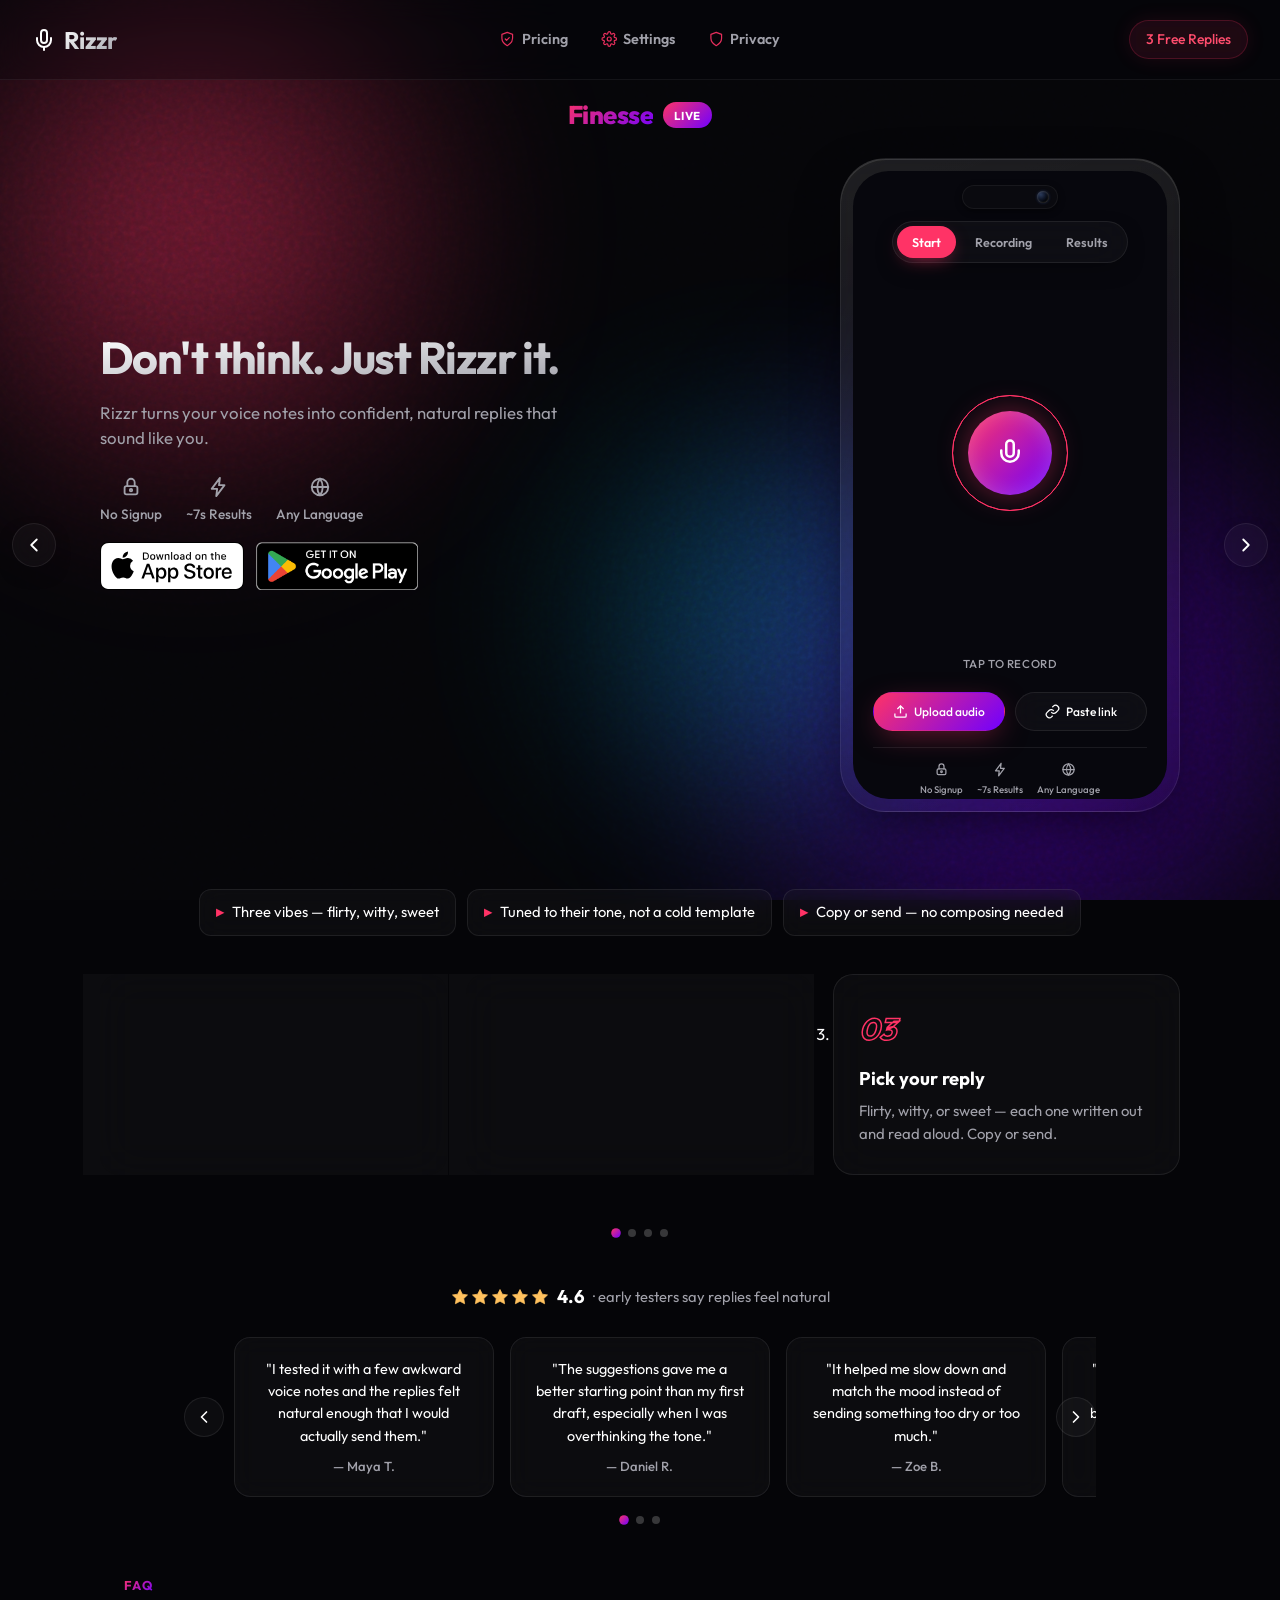
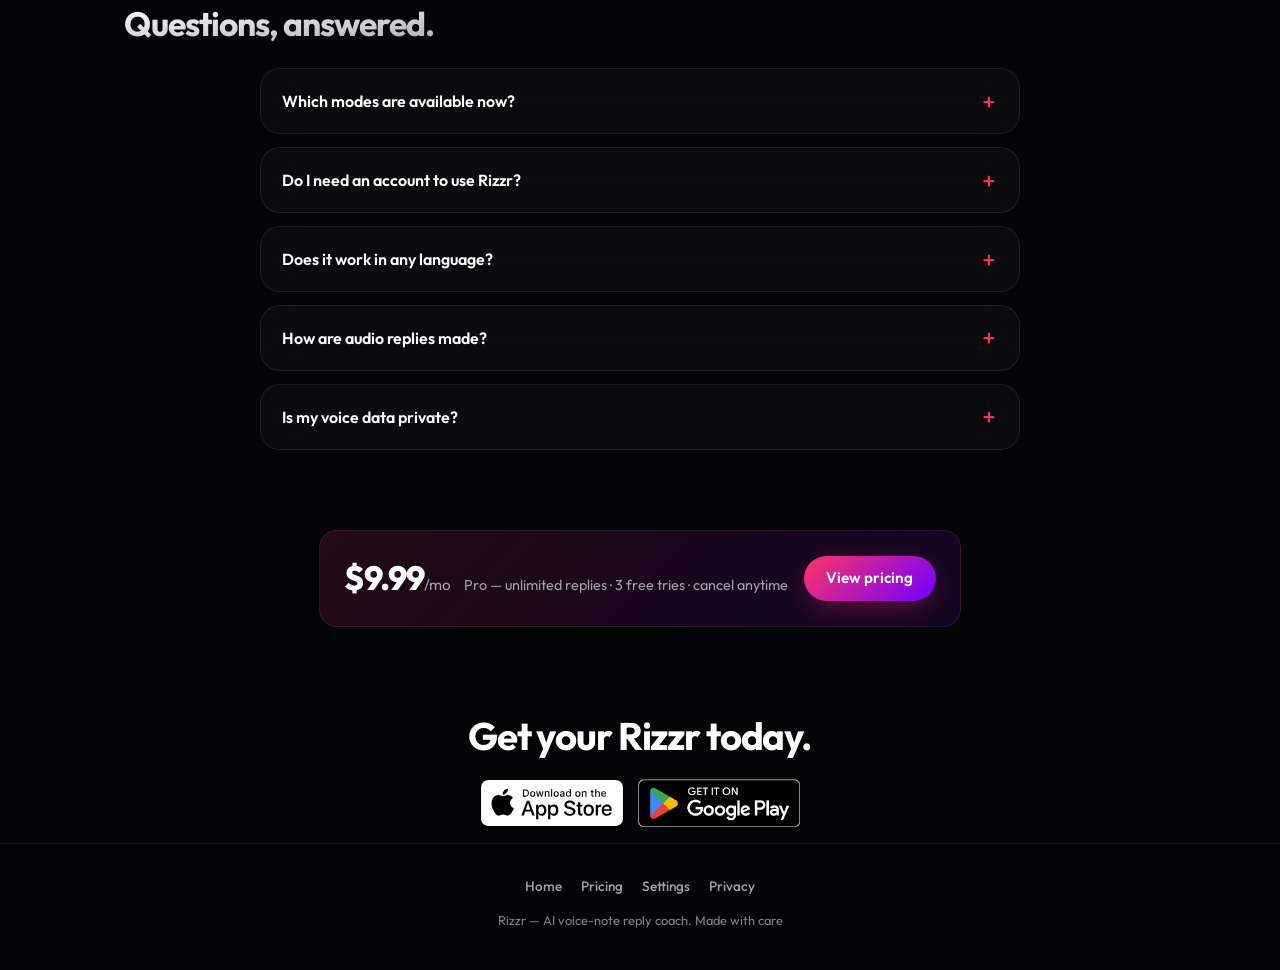
==== index.html @ 295c041d "Align iOS styling with Midnight Aura web" ====
<!DOCTYPE html>
<html lang="en">
<head>
  <meta charset="UTF-8">
  <meta name="viewport" content="width=device-width, initial-scale=1.0">
  <meta http-equiv="refresh" content="0; url=frontend/index.html">
  <title>Rizzr</title>
  <script>location.replace('frontend/index.html' + location.search + location.hash);</script>
</head>
<body style="background:#050508;color:#fff;font-family:system-ui,-apple-system,sans-serif;">
  <a href="frontend/index.html" style="color:#fff;">Open Rizzr</a>
</body>
</html>
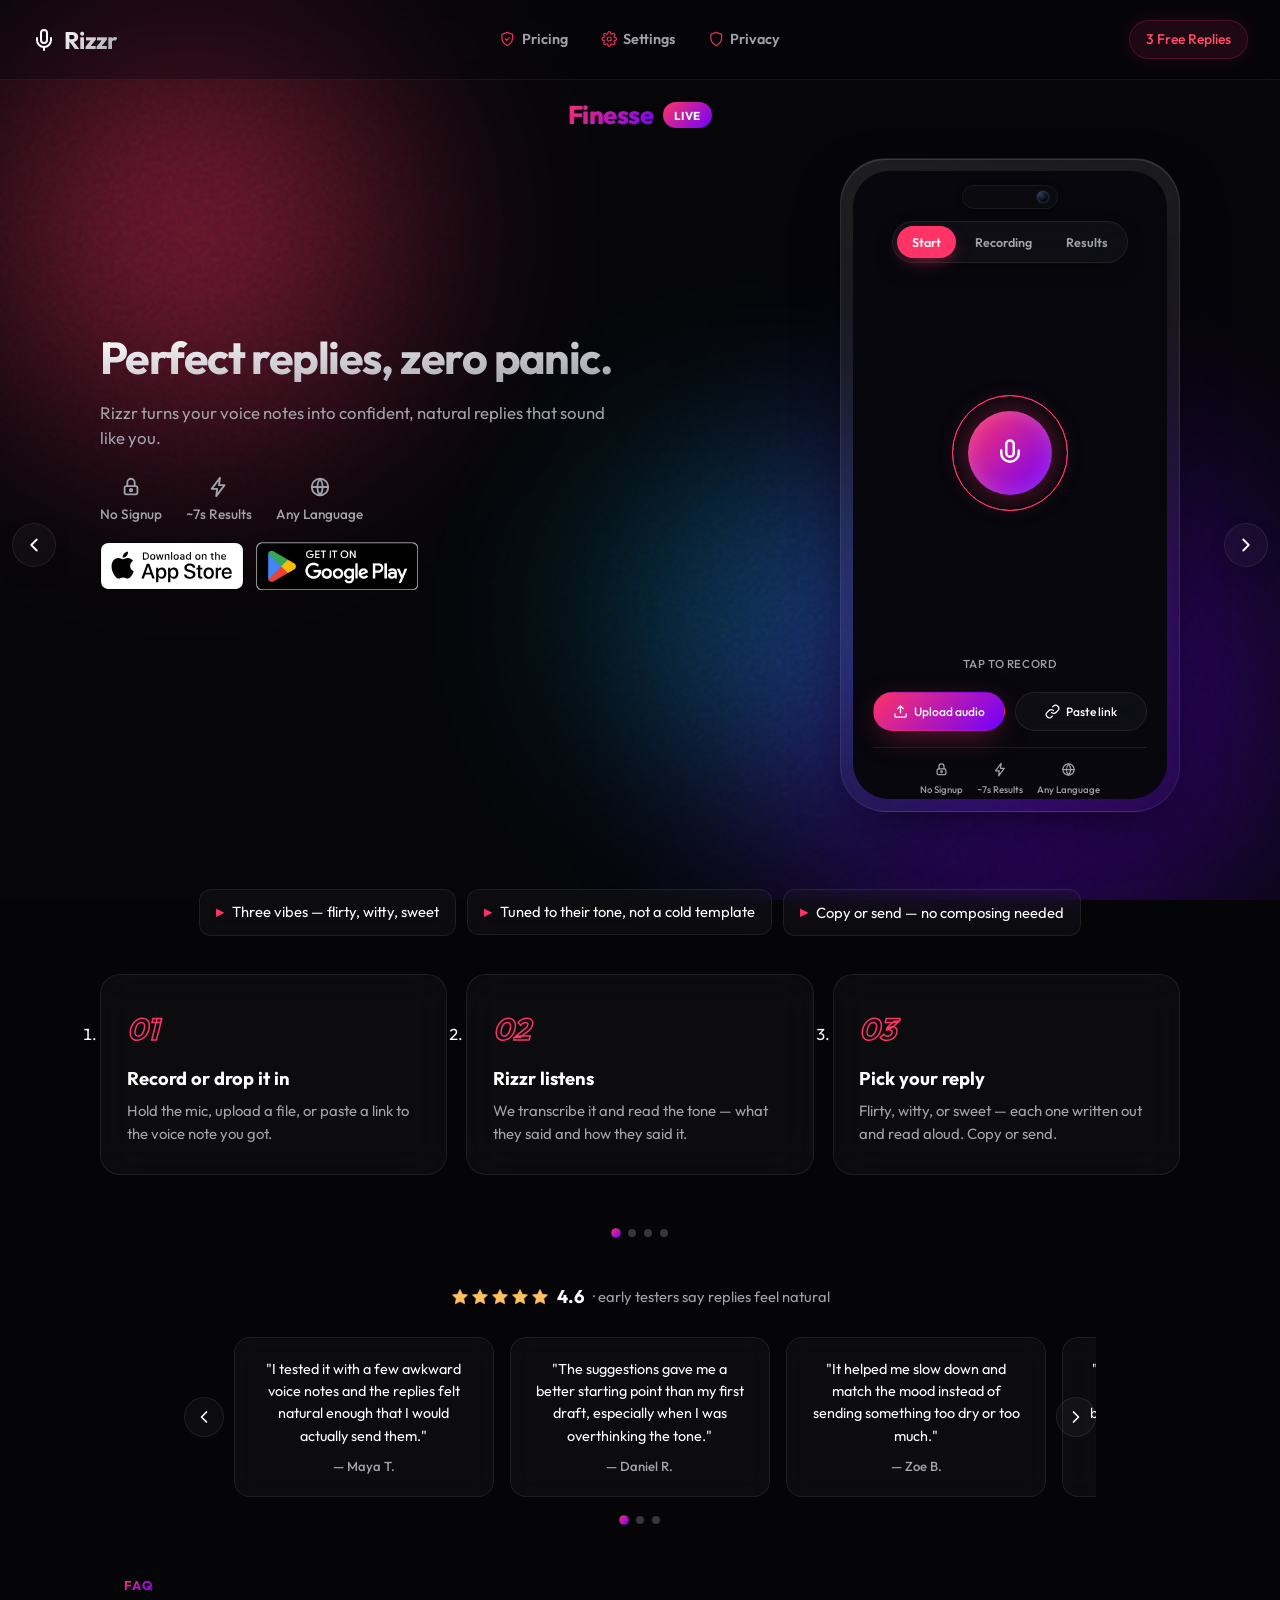
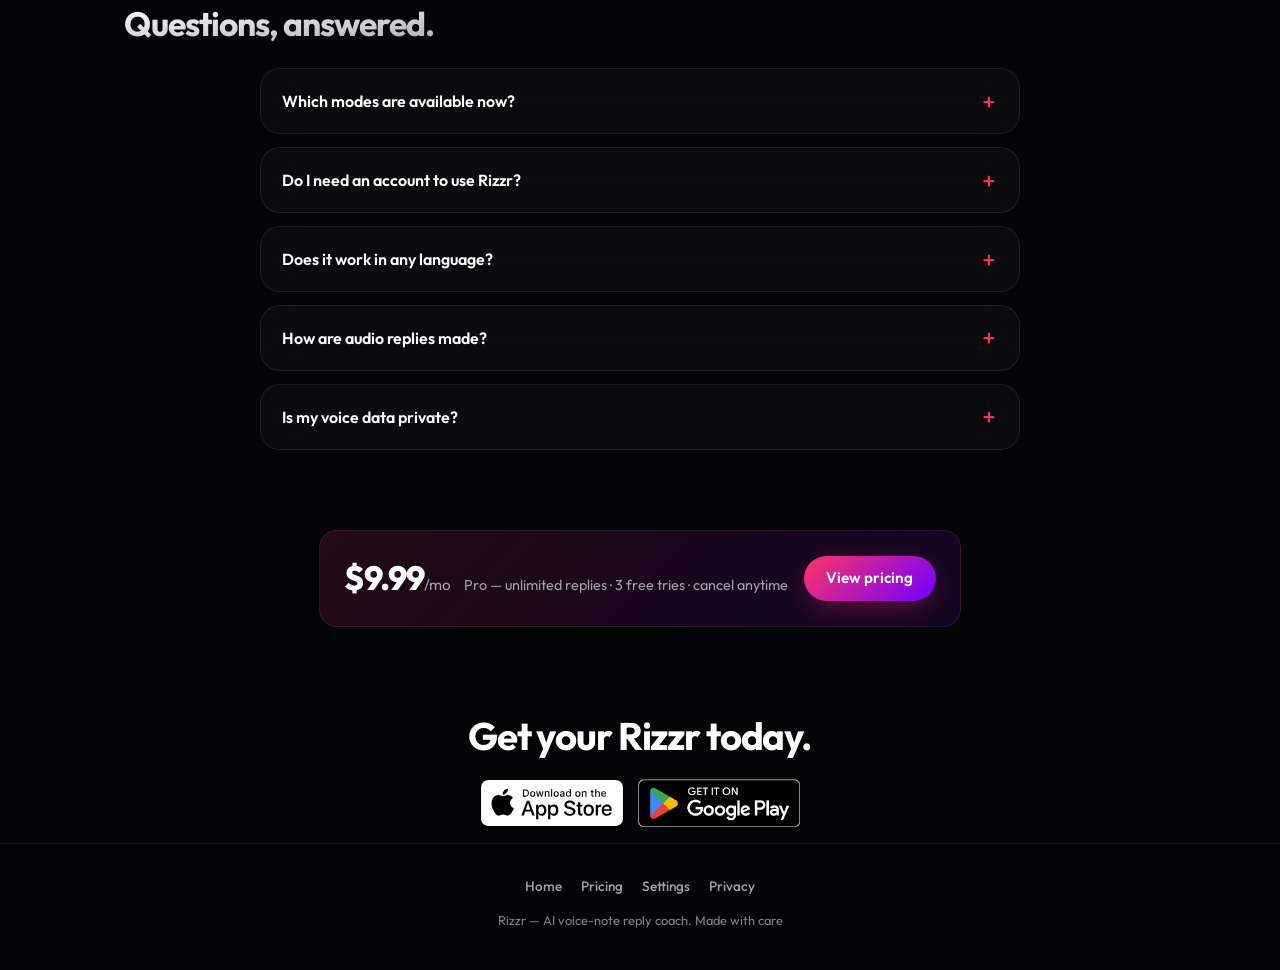
==== commit 33c95cc5: "Deploy frontend" ====
--- a/index.html
+++ b/index.html
@@ -2,12 +2,1299 @@
 <html lang="en">
 <head>
   <meta charset="UTF-8">
-  <meta name="viewport" content="width=device-width, initial-scale=1.0">
-  <meta http-equiv="refresh" content="0; url=frontend/index.html">
-  <title>Rizzr</title>
-  <script>location.replace('frontend/index.html' + location.search + location.hash);</script>
+  <meta name="viewport" content="width=device-width, initial-scale=1.0, viewport-fit=cover">
+  <meta name="theme-color" content="#050508">
+  <meta name="description" content="Rizzr turns your voice notes into confident, natural replies that sound like you — in seconds.">
+  <title>Rizzr | AI Voice-Note Reply Coach</title>
+  <!-- Social / share meta (Open Graph + Twitter Card) for the share-loop -->
+  <meta property="og:type" content="website">
+  <meta property="og:site_name" content="Rizzr">
+  <meta property="og:title" content="Rizzr — Perfect replies, zero panic.">
+  <meta property="og:description" content="Got a voice note? Rizzr it. Send a voice note and get 3 confident, natural replies back in seconds.">
+  <meta property="og:url" content="https://damgeed.github.io/Rizzr/">
+  <meta property="og:image" content="https://damgeed.github.io/Rizzr/assets/img/og-card.png?v=1">
+  <meta property="og:image:width" content="1200">
+  <meta property="og:image:height" content="630">
+  <meta property="og:image:alt" content="Rizzr — AI voice-note reply coach">
+  <meta name="twitter:card" content="summary_large_image">
+  <meta name="twitter:title" content="Rizzr — Perfect replies, zero panic.">
+  <meta name="twitter:description" content="Got a voice note? Rizzr it. Get 3 confident, natural replies back in seconds.">
+  <meta name="twitter:image" content="https://damgeed.github.io/Rizzr/assets/img/og-card.png?v=1">
+  <meta name="twitter:domain" content="damgeed.github.io">
+  <!-- Cache-buster: force one fresh reload w/ version marker to bust stale GH Pages HTML cache -->
+  <script>
+  (function(){try{
+    var v='hgt63';
+    if(location.search.indexOf('v=')!==-1) return;
+    if(localStorage.getItem('rizzr_cache_v')!==v){
+      localStorage.setItem('rizzr_cache_v',v);
+      // Preserve the existing query string (e.g. ?action=record) so PWA shortcuts survive the cache-buster redirect
+      var sep = location.search ? (location.search.indexOf('?')===0 ? '&' : '?') : '?';
+      location.replace(location.pathname + (location.search || '') + sep + 'v=' + v);
+    }
+  }catch(e){}})();
+  </script>
+  <link rel="preconnect" href="https://fonts.googleapis.com">
+  <link rel="preconnect" href="https://fonts.gstatic.com" crossorigin>
+  <link rel="icon" type="image/svg+xml" href="assets/img/favicon.svg?v=4">
+  <link rel="icon" type="image/png" sizes="192x192" href="assets/img/icon-192.png?v=3">
+  <link rel="apple-touch-icon" href="assets/img/icon-192.png?v=3">
+  <link href="https://fonts.googleapis.com/css2?family=Outfit:wght@300;400;500;600;700&display=swap" rel="stylesheet">
+  <!-- PWA -->
+  <link rel="manifest" href="manifest.json">
+  <!-- Midnight Aura shared design system -->
+  <link rel="stylesheet" href="assets/css/midnight-aura.css?v=hgt17">
+  <style>
+    /* ==========================================
+       LANDING-SPECIFIC (hero + phone demo)
+       Midnight Aura / rizzgeminiPRO untouched
+       ========================================== */
+    main {
+      flex: 1; display: flex; align-items: center; justify-content: center;
+      padding: 1rem 1.5rem 2rem; position: relative; z-index: 10;
+    }
+    .layout { width: 100%; max-width: 1080px; margin: 0 auto; display: flex; flex-direction: column; align-items: center; gap: 2.2rem; }
+
+    /* Left: hero copy — side-by-side on desktop, condensed hook on mobile */
+    .hero-copy { width: 100%; max-width: 720px; text-align: center; }
+    .hero-copy-title {
+      font-size: 3.2rem; font-weight: 700; line-height: 1.08; letter-spacing: -0.04em;
+      background: linear-gradient(to bottom right, #fff, #a1a1aa);
+      -webkit-background-clip: text; background-clip: text; -webkit-text-fill-color: transparent;
+    }
+    .hero-copy .subtext { color: var(--text-muted); font-size: 1.125rem; line-height: 1.5; max-width: 52ch; margin: 1.1rem auto 0; }
+    /* Short hook: mobile-only, hidden on desktop */
+    .hero-copy .hook { display: none; }
+
+    /* Hero CTA buttons (desktop only) */
+    .hero-copy .hero-cta {
+      display: flex; gap: 0.9rem; margin-top: 1.8rem; flex-wrap: wrap;
+    }
+    .hero-copy .hero-cta .btn-primary {
+      display: inline-flex; align-items: center; gap: 0.5rem;
+      padding: 0.85rem 1.6rem; font-size: 1rem; font-weight: 600;
+      border-radius: 16px;
+    }
+    .hero-copy .btn-pill-cta {
+      display: inline-flex; align-items: center; gap: 0.5rem;
+      font-family: var(--font); font-size: 1rem; font-weight: 600;
+      color: var(--text-main);
+      background: var(--glass-bg); border: 1px solid var(--glass-border);
+      padding: 0.85rem 1.6rem; border-radius: 16px;
+      cursor: pointer; transition: var(--transition);
+    }
+    .hero-copy .btn-pill-cta:hover {
+      background: var(--glass-hover); border-color: rgba(255,255,255,0.18);
+      transform: translateY(-1px);
+    }
+
+    /* Store download badges (iOS/Android) — .store-btn is defined in shared midnight-aura.css */
+    /* Download row: sits below title/description in every mode panel */
+    .hero-download {
+      display: flex; justify-content: center; flex-wrap: wrap; gap: 0.8rem; margin-top: 1.1rem;
+    }
+    .hero-copy .hero-download { justify-content: flex-start; }
+
+    /* Desktop: side-by-side (copy left, phone right) */
+    @media (min-width: 860px) {
+      .layout { flex-direction: row; align-items: center; justify-content: space-between; gap: 4rem; }
+      .hero-copy { flex: 0 1 46%; max-width: none; text-align: left; margin-top: 10.9rem; }
+      .mode-panel.finesse .demo { margin-left: auto; width: auto; }
+      .mode-panel.finesse .layout { padding-top: 0; align-items: flex-start; }
+      .mode-panel.finesse .demo .phone { margin-right: auto; }
+      .hero-copy-title { font-size: 2.8rem; white-space: nowrap; letter-spacing: -0.035em; line-height: 1.1; }
+      .hero-copy .subtext { margin: 1.1rem 0 0; }
+      .hero-copy .hook { display: none; }
+      /* Professional trust badges: left-aligned under the description (Bud reverted to left) */
+      .hero-copy .trust-row { justify-content: flex-start; margin-top: 1.6rem; }
+      /* Remove the LIVE/soon pills + in-phone duplication handled below */
+    }
+
+    /* Mobile: stacked, condensed hook (hide full description + badges) */
+    @media (max-width: 859px) {
+      main { padding: 0.5rem 0 1.35rem; }
+      .layout { gap: 0.9rem; }
+      .hero-copy { max-width: 480px; }
+      .hero-copy-title { font-size: 2rem; }
+      .hero-copy .subtext { display: none; }
+      .hero-copy .trust-row { display: none; }
+      .hero-copy .hero-cta { display: none; }
+      .hero-copy .hero-download { justify-content: center; margin-top: 0.55rem; }
+      .hero-copy .hook { display: block; color: var(--text-muted); font-size: 1rem; line-height: 1.45; max-width: 42ch; margin: 0.55rem auto 0; }
+    }
+    /* Very small phones */
+    @media (max-width: 380px) {
+      .hero-copy-title { font-size: 2rem; }
+      .hero-copy .hook { font-size: 0.9rem; }
+    }
+
+    /* Right: phone demo */
+    .demo { width: 100%; display: flex; flex-direction: column; align-items: center; }
+    .state-tabs {
+      position: absolute; top: 50px; left: 50%; transform: translateX(-50%); z-index: 6;
+      display: inline-flex; gap: 4px; background: var(--glass-bg); border: 1px solid var(--glass-border);
+      padding: 4px; border-radius: 999px; backdrop-filter: blur(20px);
+      box-shadow: 0 8px 24px -10px rgba(0,0,0,0.5);
+    }
+    .state-tabs button {
+      appearance: none; border: none; background: transparent; color: var(--text-muted);
+      font-family: var(--font); font-size: 12.5px; font-weight: 600;
+      padding: 8px 15px; border-radius: 999px; cursor: pointer; transition: color .25s ease, background .25s ease;
+    }
+    .state-tabs button.active { background: var(--orb-1); color: #fff; box-shadow: 0 6px 18px -6px rgba(255,51,102,0.6); }
+    .state-tabs button:not(.active):hover { color: var(--text-main); }
+
+    .phone {
+      position: relative; width: min(340px, 82vw); height: 654px; border-radius: 46px; padding: 12px;
+      background: linear-gradient(160deg, rgba(255,255,255,0.10), rgba(255,255,255,0.02));
+      border: 1px solid var(--glass-border);
+      box-shadow: 0 20px 60px -20px rgba(0,0,0,0.8), inset 0 1px 0 rgba(255,255,255,0.12);
+      backdrop-filter: blur(30px); -webkit-backdrop-filter: blur(30px);
+    }
+    .phone__screen {
+      position: relative; width: 100%; height: 100%; border-radius: 36px; overflow: hidden;
+      background: #07070d; display: flex; flex-direction: column; align-items: center; justify-content: center;
+    }
+    .phone__notch {
+      position: absolute; top: 14px; left: 50%; transform: translateX(-50%); z-index: 5;
+      width: 96px; height: 24px; background: #0a0a0f;
+      border-radius: 999px; box-shadow: inset 0 0 0 1px rgba(255,255,255,0.06), 0 2px 6px rgba(0,0,0,0.5);
+    }
+    /* iPhone-style camera lens inside the Dynamic Island */
+    .phone__notch::after {
+      content: ''; position: absolute; right: 9px; top: 50%; transform: translateY(-50%);
+      width: 12px; height: 12px; border-radius: 50%;
+      background: radial-gradient(circle at 32% 30%, #2b3a5a 0%, #0e1526 42%, #000 72%);
+      box-shadow: inset 0 0 2px rgba(255,255,255,0.35), 0 0 3px rgba(90,140,255,0.25);
+    }
+
+    .view-state {
+      position: absolute; inset: 0; display: flex; flex-direction: column; align-items: center; justify-content: center;
+      text-align: center; opacity: 0; pointer-events: none; padding: 30px 20px 24px;
+      transition: opacity 0.4s ease, transform 0.4s ease; transform: translateY(10px);
+    }
+      .view-state.active { opacity: 1; pointer-events: all; transform: translateY(0); }
+      .phone-record-status,
+      .visualizer,
+      .phone-timer,
+      .btn-stop-scale,
+      .phone-results-header,
+      .cards-container,
+      .reset-btn { position: relative; z-index: 2; }
+
+    /* Hero-in-phone: push record + Upload/Link buttons lower (tabs now live on top) */
+    #view-hero { padding-top: 245px; }
+    @media (max-width: 640px) { #view-hero { padding-top: 208px; } }
+
+    .record-wrapper { position: relative; width: 116px; height: 116px; flex-shrink: 0; display: flex; align-items: center; justify-content: center; margin-bottom: 9rem; cursor: pointer; }
+    .pulse-ring-1, .pulse-ring-2 { position: absolute; inset: 0; border-radius: 50%; border: 1px solid var(--orb-1); animation: pulse 2.5s cubic-bezier(0.215, 0.61, 0.355, 1) infinite; }
+    .pulse-ring-2 { animation-delay: 1.25s; }
+    @keyframes pulse { 0% { transform: scale(1); opacity: 0.8; } 100% { transform: scale(1.8); opacity: 0; } }
+    .btn-record {
+      position: relative; z-index: 2; width: 84px; height: 84px; border-radius: 50%;
+      background: linear-gradient(135deg, var(--orb-1), var(--orb-2)); border: none;
+      display: flex; align-items: center; justify-content: center;
+      box-shadow: 0 0 30px rgba(255,51,102,0.4), inset 0 0 20px rgba(255,255,255,0.2);
+      color: white; cursor: pointer; transition: transform 0.2s cubic-bezier(0.175, 0.885, 0.32, 1.275);
+    }
+    .record-wrapper:hover .btn-record { transform: scale(1.05); }
+    .record-wrapper:active .btn-record { transform: scale(0.95); }
+    .record-hint { font-size: 0.72rem; color: var(--text-muted); font-weight: 500; letter-spacing: 0.05em; text-transform: uppercase; }
+    .phone-actions { display: flex; gap: 0.6rem; width: 100%; margin-top: 1.2rem; }
+    .btn-pill {
+      flex: 1; background: var(--glass-bg); border: 1px solid var(--glass-border); backdrop-filter: blur(12px);
+      color: var(--text-main); padding: 0.7rem 0.6rem; border-radius: var(--radius-pill);
+      font-family: inherit; font-size: 0.75rem; font-weight: 500;
+      display: flex; align-items: center; justify-content: center; gap: 0.4rem; cursor: pointer; transition: var(--transition);
+    }
+    .btn-pill:hover { background: var(--glass-hover); border-color: rgba(255,255,255,0.15); transform: translateY(-2px); }
+    /* Gradient "Upload audio" in-phone button — matches the hero .btn-primary gradient */
+    .btn-pill-primary {
+      background: linear-gradient(135deg, var(--orb-1), var(--orb-2));
+      border-color: transparent; color: #fff;
+      box-shadow: 0 8px 30px -8px rgba(255,51,102,0.5);
+    }
+    .btn-pill-primary:hover { background: linear-gradient(135deg, var(--orb-1), var(--orb-2)); border-color: transparent; filter: brightness(1.1); }
+    .phone-trust { display: flex; justify-content: center; gap: 0.9rem; width: 100%; border-top: 1px solid var(--glass-border); padding-top: 0.9rem; margin-top: 1rem; }
+
+    /* RECORDING inside phone */
+    .phone-record-status { font-size: 0.92rem; font-weight: 600; margin-bottom: 1.5rem; display: flex; align-items: center; justify-content: center; gap: 0.55rem; padding: 0.5rem 1.1rem; border-radius: 999px; background: rgba(255,255,255,0.04); border: 1px solid rgba(255,255,255,0.08); width: fit-content; margin-left: auto; margin-right: auto; color: var(--text, #fff); }
+    .recording-dot { width: 9px; height: 9px; background: var(--orb-1); border-radius: 50%; animation: blink 1s infinite alternate; box-shadow: 0 0 0 4px rgba(255,81,107,0.15), 0 0 12px rgba(255,81,107,0.6); flex-shrink: 0; }
+    #view-recording .phone-record-status::after { content: ''; width: 4px; height: 4px; border-radius: 99px; background: currentColor; opacity: 0.6; margin-left: 0.2rem; box-shadow: 9px 0 0 currentColor, 18px 0 0 currentColor; animation: typing 1.1s steps(1) infinite; }
+    @keyframes typing { 0%{ box-shadow: 2px 0 0 transparent, 9px 0 0 transparent, 18px 0 0 transparent; } 30%{ box-shadow: 2px 0 0 currentColor, 9px 0 0 transparent, 18px 0 0 transparent; } 60%{ box-shadow: 2px 0 0 currentColor, 9px 0 0 currentColor, 18px 0 0 transparent; } 100%{ box-shadow: 2px 0 0 currentColor, 9px 0 0 currentColor, 18px 0 0 currentColor; } }
+    @keyframes blink { 0% { opacity: 1; } 100% { opacity: 0.25; } }
+    .visualizer { display: flex; align-items: center; justify-content: center; gap: 5px; height: 74px; margin-bottom: 1.5rem; position: relative; }
+    .visualizer::before { content: ''; position: absolute; left: 50%; top: 50%; width: 64px; height: 64px; transform: translate(-50%,-50%); border-radius: 50%; border: 1px solid rgba(255,193,94,0.18); animation: rec-pulse 1.6s ease-out infinite; }
+    @keyframes rec-pulse { 0% { transform: translate(-50%,-50%) scale(0.55); opacity: 0.9; } 100% { transform: translate(-50%,-50%) scale(1.5); opacity: 0; } }
+    .bar { width: 5px; background: linear-gradient(to top, var(--orb-2), var(--orb-1)); border-radius: 99px; transform-origin: center; animation: eq 0.55s ease-in-out infinite alternate; }
+    .bar:nth-child(1) { height: 30%; animation-delay: 0.05s; }
+    .bar:nth-child(2) { height: 62%; animation-delay: 0.2s; }
+    .bar:nth-child(3) { height: 100%; animation-delay: 0.35s; }
+    .bar:nth-child(4) { height: 46%; animation-delay: 0.1s; }
+    .bar:nth-child(5) { height: 82%; animation-delay: 0.3s; }
+    .bar:nth-child(6) { height: 38%; animation-delay: 0.25s; }
+    .bar:nth-child(7) { height: 94%; animation-delay: 0.15s; }
+    @keyframes eq { 0% { transform: scaleY(0.35); } 100% { transform: scaleY(1); } }
+    .phone-timer { font-variant-numeric: tabular-nums; font-size: 2rem; font-weight: 300; letter-spacing: 0.04em; margin-bottom: 1.4rem; display: inline-flex; align-items: center; gap: 0.55rem; padding: 0.35rem 1.1rem; border-radius: 14px; background: rgba(0,0,0,0.25); border: 1px solid var(--glass-border); }
+    .phone-timer b { font-weight: 700; font-size: 0.6rem; letter-spacing: 0.12em; color: var(--orb-1); opacity: 0.9; }
+    .btn-stop-scale {
+      flex: none; width: auto; margin: 0 auto; height: 38px; line-height: 1;
+      display: inline-flex; align-items: center; justify-content: center; gap: 0.55rem;
+      background: linear-gradient(135deg, var(--orb-1), var(--orb-2)); border: none;
+      color: #160d10; font-weight: 700; padding: 0 1rem 0 0.5rem; font-size: 0.82rem;
+      letter-spacing: 0.01em; border-radius: 999px;
+      box-shadow: 0 4px 14px rgba(255,193,94,0.22);
+      transition: transform 0.15s ease, box-shadow 0.2s ease;
+    }
+    .btn-stop-scale .stop-chip {
+      width: 24px; height: 24px; border-radius: 999px; flex-shrink: 0;
+      display: inline-flex; align-items: center; justify-content: center;
+      background: #160d10; color: #fff;
+    }
+    .btn-stop-scale .stop-chip svg { width: 9px; height: 9px; display: block; }
+    .btn-stop-scale:hover { transform: translateY(-1px); box-shadow: 0 6px 18px rgba(255,193,94,0.3); }
+    .btn-stop-scale:active { transform: translateY(0) scale(0.98); }
+    .btn-stop-scale .stop-chip { animation: stopPulse 1.8s ease-in-out infinite; }
+    @keyframes stopPulse { 0%,100% { box-shadow: 0 0 0 0 rgba(255,255,255,0.35); } 50% { box-shadow: 0 0 0 4px rgba(255,255,255,0); } }
+
+    /* RESULTS inside phone */
+    .phone-results { justify-content: flex-start; padding-top: 108px; overflow-y: auto; }
+    .phone-results-header { margin-bottom: 1rem; text-align: center; width: 100%; }
+    .phone-results-header h2 { font-size: 1.4rem; font-weight: 700; margin-bottom: 0.3rem; }
+    .phone-results-header p { font-size: 0.75rem; }
+    .cards-container { display: flex; flex-direction: column; gap: 0.7rem; width: 100%; margin-bottom: 1.2rem; }
+    .reply-card {
+      background: var(--glass-bg); border: 1px solid var(--glass-border); backdrop-filter: blur(20px);
+      border-radius: var(--radius-md); padding: 0.95rem 1rem; text-align: left;
+      transition: var(--transition); position: relative; overflow: hidden;
+    }
+    .reply-card::before { content: ''; position: absolute; top: 0; left: 0; right: 0; height: 2px; background: var(--card-color); opacity: 0.8; }
+    .reply-card.flirty { --card-color: var(--orb-1); }
+    .reply-card.witty { --card-color: var(--orb-2); }
+    .reply-card.sweet { --card-color: var(--orb-3); }
+    .card-top { display: flex; justify-content: space-between; align-items: center; margin-bottom: 0.6rem; }
+    .vibe-tag { font-size: 0.65rem; font-weight: 700; text-transform: uppercase; letter-spacing: 0.05em; color: var(--card-color); background: color-mix(in srgb, var(--card-color) 15%, transparent); padding: 0.25rem 0.6rem; border-radius: 6px; }
+    .card-text { font-size: 0.85rem; line-height: 1.4; margin-bottom: 0.8rem; color: #fff; }
+    .card-actions { display: flex; gap: 0.4rem; }
+    .btn-play, .btn-copy { background: rgba(0,0,0,0.3); border: 1px solid var(--glass-border); padding: 0.5rem 0.7rem; border-radius: var(--radius-pill); color: white; font-family: inherit; font-size: 0.72rem; font-weight: 500; display: flex; align-items: center; gap: 0.35rem; cursor: pointer; transition: var(--transition); }
+    .btn-play { flex: 1; justify-content: center; }
+    .btn-play:hover { background: color-mix(in srgb, var(--card-color) 20%, rgba(0,0,0,0.3)); border-color: var(--card-color); }
+    .btn-copy:hover { background: rgba(255,255,255,0.1); }
+    .reset-btn { color: var(--text-muted); background: transparent; border: none; font-family: inherit; font-size: 0.75rem; font-weight: 500; cursor: pointer; text-decoration: underline; text-underline-offset: 4px; opacity: 0.8; transition: opacity 0.2s; }
+    .reset-btn:hover { opacity: 1; color: white; }
+    svg { flex-shrink: 0; }
+
+    /* ==========================================
+       HOW IT WORKS — 3 steps (merged from zip)
+       ========================================== */
+    .section {
+      width: 100%; max-width: 1080px; margin: 0 auto;
+      padding: 4.5rem 1.5rem 2.5rem; position: relative; z-index: 10;
+    }
+    .section-eyebrow {
+      display: inline-block; font-size: 0.8rem; font-weight: 700;
+      letter-spacing: 0.1em; text-transform: uppercase;
+      background: linear-gradient(135deg, var(--orb-1), var(--orb-2));
+      -webkit-background-clip: text; background-clip: text; -webkit-text-fill-color: transparent;
+      margin-bottom: 0.9rem;
+    }
+    .section-title {
+      font-size: 2.1rem; font-weight: 700; line-height: 1.12; letter-spacing: -0.03em;
+      background: linear-gradient(to bottom right, #fff, #a1a1aa);
+      -webkit-background-clip: text; background-clip: text; -webkit-text-fill-color: transparent;
+      margin-bottom: 2.4rem; max-width: 20ch; white-space: nowrap;
+    }
+    @media (max-width: 520px) {
+      .section-title { font-size: clamp(1.05rem, 4.7vw, 1.6rem); white-space: nowrap; }
+    }
+    /* Mobile: center TITLES (keep eyebrow labels left-aligned) + tighten gaps */
+    @media (max-width: 640px) {
+      .section { padding: 2.6rem 1.25rem 1.8rem; }
+      .section-title { margin-left: auto; margin-right: auto; text-align: center; margin-bottom: 2rem; }
+    }
+    /* Steps: stacked on mobile, 3-across on desktop */
+    .steps { display: flex; flex-direction: column; gap: 1.4rem; text-align: left; }
+    .step {
+      position: relative; padding-left: 70px;
+      background: var(--glass-bg); border: 1px solid var(--glass-border);
+      border-radius: var(--radius-md); padding: 1.6rem 1.5rem 1.6rem 78px;
+      backdrop-filter: blur(20px); transition: var(--transition);
+    }
+    .step:hover { background: var(--glass-hover); transform: translateY(-3px); }
+    .step-num {
+      position: absolute; left: 20px; top: 20px;
+      font-family: var(--font); font-weight: 700; font-size: 1.5rem; font-style: italic;
+      color: transparent; -webkit-text-stroke: 1.5px var(--orb-1); width: 34px;
+    }
+    .step h3 { font-size: 1.15rem; font-weight: 700; margin-bottom: 0.45rem; }
+    .step p { color: var(--text-muted); font-size: 0.93rem; line-height: 1.5; max-width: 44ch; }
+    @media (min-width: 860px) {
+      .steps { flex-direction: row; gap: 1.2rem; }
+      .step { flex: 1; padding: 2rem 1.6rem 1.8rem 1.6rem; padding-left: 1.6rem; text-align: left; }
+      .step-num { position: static; display: block; margin-bottom: 0.8rem; font-size: 1.9rem; }
+    }
+
+    /* Shared FAQ */
+    .faq { display: flex; flex-direction: column; gap: 0.8rem; max-width: 760px; margin: 0 auto; }
+    .faq-item {
+      background: var(--glass-bg); border: 1px solid var(--glass-border);
+      border-radius: var(--radius-md); backdrop-filter: blur(20px);
+      transition: var(--transition);
+    }
+    .faq-item:hover { background: var(--glass-hover); }
+    .faq-item summary {
+      cursor: pointer; list-style: none; display: flex; align-items: center; justify-content: space-between;
+      padding: 1.1rem 1.3rem; font-weight: 600; font-size: 1rem; color: var(--text-main);
+    }
+    .faq-item summary::-webkit-details-marker { display: none; }
+    .faq-item summary::after { content: '＋'; font-size: 1.2rem; color: var(--orb-1); transition: var(--transition); }
+    .faq-item[open] summary::after { content: '−'; }
+    .faq-item p { padding: 0 1.3rem 1.2rem; color: var(--text-muted); font-size: 0.95rem; line-height: 1.55; }
+    .faq-item p strong { color: var(--text-main); }
+
+    /* ==========================================
+       V2 FEATURES — MVP + v2 story
+       ========================================== */
+    .v2-grid { display: grid; grid-template-columns: repeat(2, 1fr); gap: 0.9rem; }
+    .v2-card {
+      display: flex; flex-direction: column; align-items: flex-start; text-align: left;
+      background: var(--glass-bg); border: 1px solid var(--glass-border);
+      border-radius: var(--radius-md); padding: 1.2rem 1.2rem;
+      backdrop-filter: blur(20px); transition: var(--transition);
+    }
+    .v2-card:hover { background: var(--glass-hover); transform: translateY(-3px); border-color: rgba(255,255,255,0.16); }
+    .v2-ic {
+      flex-shrink: 0; width: 44px; height: 44px; border-radius: 12px; margin-bottom: 0.8rem;
+      display: flex; align-items: center; justify-content: center; color: #fff;
+      box-shadow: 0 8px 24px -8px rgba(0,0,0,0.5);
+    }
+    .v2-ic svg { width: 22px; height: 22px; }
+    .v2-card h3 { font-size: 1rem; font-weight: 700; margin-bottom: 0.3rem; line-height: 1.25; }
+    .v2-card p { color: var(--text-muted); font-size: 0.86rem; line-height: 1.45; }
+    .v2-tag { font-size: 0.58rem; font-weight: 700; text-transform: uppercase; letter-spacing: 0.08em;
+      padding: 0.18rem 0.45rem; border-radius: 999px; margin-left: 0.4rem; vertical-align: middle; display: inline-block; transform: translateY(-1px); }
+    @media (min-width: 860px) {
+      .v2-grid { gap: 1rem; }
+      .v2-card { padding: 1.4rem 1.4rem; }
+    }
+
+    /* ==========================================
+       V2 FEATURED — Fake-call bailout (the hook)
+       ========================================== */
+    .v2-featured {
+      display: flex; flex-direction: column; align-items: center; gap: 1.6rem; text-align: center;
+      background: linear-gradient(160deg, rgba(255,106,92,.10), rgba(255,193,94,.06));
+      border: 1px solid rgba(255,106,92,.35);
+      border-radius: 20px; padding: 2rem 1.5rem 2.2rem; margin-bottom: 1.6rem;
+      position: relative; overflow: hidden; backdrop-filter: blur(20px);
+    }
+    .v2-featured::before {
+      content: ''; position: absolute; top: -40%; left: 50%; transform: translateX(-50%);
+      width: 340px; height: 340px; border-radius: 50%;
+      background: radial-gradient(circle, rgba(255,106,92,.22), transparent 70%);
+      pointer-events: none;
+    }
+    .v2-featured-badge {
+      display: inline-flex; align-items: center; gap: 0.4rem;
+      font-size: 0.7rem; font-weight: 700; letter-spacing: 0.08em; text-transform: uppercase;
+      color: #FFC15E; padding: 0.3rem 0.8rem; border-radius: 999px;
+      border: 1px solid rgba(255,193,94,.3); background: rgba(255,193,94,.08);
+    }
+    .v2-featured h3 { font-size: 1.5rem; font-weight: 700; line-height: 1.15; letter-spacing: -0.02em; margin-bottom: 0.5rem; }
+    .v2-featured h3 em { font-style: italic; font-weight: 700; background: linear-gradient(135deg,#FF6A5C,#FFC15E); -webkit-background-clip: text; background-clip: text; -webkit-text-fill-color: transparent; }
+    .v2-featured p { color: var(--text-muted); font-size: 0.98rem; line-height: 1.55; max-width: 46ch; }
+    .v2-featured .phone-cta { font-size: 0.75rem; font-weight: 600; color: #a1a1aa; margin-top: 0.4rem; }
+    @media (min-width: 860px) {
+      .v2-featured { flex-direction: row; text-align: left; justify-content: space-between; gap: 2rem; padding: 2.2rem 2.4rem; }
+      .v2-featured .copy { flex: 1; }
+      .v2-featured p { max-width: 52ch; }
+    }
+    .v2-featured-phone { flex-shrink: 0; }
+    /* Mini ringing phone mockup */
+    .mini-phone {
+      position: relative; width: 120px; height: 218px; margin: 0 auto;
+      background: linear-gradient(160deg, rgba(255,255,255,.10), rgba(255,255,255,.02));
+      border: 1px solid rgba(255,255,255,.16); border-radius: 26px; padding: 8px;
+      box-shadow: 0 18px 44px -18px rgba(0,0,0,.7);
+      display: flex; flex-direction: column; align-items: center; justify-content: center; gap: 10px;
+    }
+    .mini-phone .call-pill {
+      font-size: 0.62rem; font-weight: 700; text-transform: uppercase; letter-spacing: 0.06em;
+      color: #FFC15E; padding: 0.2rem 0.6rem; border-radius: 999px; border: 1px solid rgba(255,193,94,.35);
+    }
+    .mini-phone .caller {
+      display: flex; flex-direction: column; align-items: center; gap: 8px;
+    }
+    .mini-phone .avatar {
+      width: 46px; height: 46px; border-radius: 50%;
+      background: linear-gradient(135deg,#FF6A5C,#FFC15E);
+      display: flex; align-items: center; justify-content: center; color: #170D16;
+      box-shadow: 0 0 24px -6px rgba(255,106,92,.6);
+    }
+    .mini-phone .caller-name { font-size: 0.72rem; font-weight: 700; }
+    .mini-phone .caller-num { font-size: 0.6rem; color: #a1a1aa; }
+    .mini-phone .inc-ring { display: flex; align-items: center; justify-content: center; gap: 8px; margin-top: 6px; }
+    .mini-phone .ring-bar { width: 4px; height: 20px; background: linear-gradient(to top,#FF6A5C,#FFC15E); border-radius: 99px; animation: ringeq .7s ease-in-out infinite alternate; }
+    .mini-phone .ring-bar:nth-child(2) { animation-delay: .15s; }
+    .mini-phone .ring-bar:nth-child(3) { animation-delay: .3s; }
+    .mini-phone .ring-bar:nth-child(4) { animation-delay: .45s; }
+    @keyframes ringeq { 0% { transform: scaleY(.35); opacity: .6; } 100% { transform: scaleY(1); opacity: 1; } }
+    .mini-phone .inner-chat {
+      width: 88%; height: 60px; background: rgba(0,0,0,.25); border-radius: 12px;
+      display: flex; align-items: center; justify-content: center;
+      font-size: 0.58rem; color: #a1a1aa; margin-top: 6px; letter-spacing: .03em;
+    }
+
+    /* ==========================================
+       MODE CAROUSEL — swipe left/right between modes
+       ========================================== */
+    main { display: block; padding: 0; overflow: hidden; }
+    .mode-wrap { position: relative; width: 100%; }
+    .mode-track {
+      display: flex; overflow-x: auto; scroll-snap-type: x mandatory;
+      scrollbar-width: none; gap: 0;
+    }
+    .mode-track::-webkit-scrollbar { display: none; }
+    .mode-panel {
+      flex: 0 0 100%; scroll-snap-align: start; scroll-snap-stop: always;
+      min-height: 100vh; padding: 1rem 1.5rem 3rem;
+      display: flex; flex-direction: column; align-items: center; justify-content: flex-start;
+      width: 100%;
+    }
+    .mode-panel .layout { width: 100%; max-width: 1080px; margin: 0 auto; padding-top: 2.5rem; }
+    /* All 4 mode labels anchor to the same top position so Finesse/Ghost/Echo/Vibe
+       heads sit at identical height (top-anchored, snug under the nav). */
+    .mode-panel { min-height: 0; }
+    .mode-panel.finesse { justify-content: flex-start; padding-top: 1rem; min-height: 0; }
+    .mode-panel.finesse .mode-panel__head { margin-top: 0; }
+    .mode-panel__head {
+      align-self: center; display: flex; align-items: center; gap: 0.6rem; margin-bottom: 1.5rem;
+    }
+    body .mode-panel .mode-name {
+      font-size: 1.6rem; font-weight: 800; letter-spacing: -0.02em;
+      background: linear-gradient(135deg, var(--orb-1), var(--orb-2));
+      -webkit-background-clip: text; background-clip: text; -webkit-text-fill-color: transparent;
+    }
+    .mode-state { font-size: 0.72rem; font-weight: 700; text-transform: uppercase; letter-spacing: 0.06em; padding: 0.28rem 0.7rem; border-radius: 999px; }
+    .mode-state.live { background: linear-gradient(135deg,#ff3366,#7000ff); color: #fff; }
+    .mode-state.soon { color: #FFC15E; border: 1px solid rgba(255,193,94,.3); }
+    .mode-track .hero-copy { max-width: 720px; text-align: center; }
+    /* Desktop: description left-aligned (uniform across modes) */
+    @media (min-width: 860px) {
+      .mode-track .hero-copy { text-align: left; }
+      .mode-track .hero-copy .subtext { margin-left: 0; }
+    }
+    /* Mobile: tighten the gap between the mode-name head and the title */
+    @media (max-width: 640px) {
+      .mode-panel { padding-top: 0.7rem; padding-bottom: 1.9rem; }
+      .mode-panel__head { margin-bottom: 0.2rem; }
+      .mode-panel:not(.finesse) .mode-panel__head { margin-top: 0.3rem; }
+      .mode-panel .layout { padding-top: 0.45rem; }
+      .mode-panel .mode-body { padding-top: 0.15rem; gap: 0.65rem; }
+      .mode-panel .hero-download { margin-top: 0.35rem; margin-bottom: 0.85rem; }
+      .mode-panel.finesse .demo { margin-top: 0.5rem; }
+      .mode-panel:not(.finesse) .mode-phone { margin-top: -0.6rem; }
+    }
+    /* Arrow buttons */
+    .mode-arrow {
+      position: absolute; top: 40%; transform: translateY(-50%); z-index: 20;
+      width: 44px; height: 44px; border-radius: 50%;
+      background: var(--glass-bg); border: 1px solid var(--glass-border);
+      color: var(--text-main); display: flex; align-items: center; justify-content: center;
+      cursor: pointer; backdrop-filter: blur(12px); transition: var(--transition);
+      box-shadow: 0 8px 24px -12px rgba(0,0,0,0.6);
+    }
+    .mode-arrow:hover { background: var(--glass-hover); color: var(--orb-1); transform: translateY(-50%) scale(1.06); }
+    .mode-arrow--left { left: 12px; }
+    .mode-arrow--right { right: 12px; }
+    .mode-arrow:disabled { opacity: 0.35; cursor: default; }
+    /* Dots */
+    .mode-dots { display: flex; justify-content: center; gap: 8px; padding: 0.4rem 0 0.4rem; }
+    /* Tighten gap between dots and THE FLOW below */
+    #how-it-works { padding-top: 0.6rem; padding-bottom: 0.5rem; }
+    /* Tighten gap between THE FLOW and FAQ: pull FAQ head up + tighten flow title/eyebrow margins */
+    #faq { padding-top: 1rem; }
+    #how-it-works .section-eyebrow { margin-bottom: 0.9rem; }
+    /* Tighten gap between phone template bottom and the dots */
+    .mode-panel.finesse { padding-bottom: 1.25rem; }
+    /* Tighten the shared section header spacing feeding the dots→flow→faq gaps */
+    #how-it-works .section-title, #faq .section-title { margin-bottom: 1.6rem; }
+    #faq .section-eyebrow { margin-bottom: 0.6rem; }
+    @media (max-width: 640px) {
+      #how-it-works .section-title, #faq .section-title { margin-bottom: 0.8rem; }
+      .section { padding-top: 1.55rem; padding-bottom: 1.2rem; }
+      .panel-steps { margin-top: 1.1rem; }
+      .mode-dots { padding-top: 0.15rem; padding-bottom: 0.25rem; }
+      .mode-panel.finesse { padding-bottom: 0.8rem; }
+      .mode-panel.finesse .mode-list { margin-top: 4.8rem; }
+      .mode-panel.finesse .panel-steps { padding-bottom: 1.4rem; }
+    }
+    .mode-dots span { width: 8px; height: 8px; border-radius: 50%; background: rgba(255,255,255,0.2); transition: var(--transition); }
+    .mode-dots span.on { background: linear-gradient(135deg,#ff3366,#7000ff); transform: scale(1.2); }
+    /* Panels 2-4 shared content */
+    .mode-title { font-size: 2.8rem; font-weight: 700; letter-spacing: -0.035em; line-height: 1.1; text-align: center; max-width: none; white-space: nowrap; }
+    .mode-title em { font-style: italic; }
+    /* Uniformity: Finesse hero title/desc match the shared .mode-title/.mode-desc sizes */
+    .hero-copy-title { font-size: 2.8rem; letter-spacing: -0.035em; line-height: 1.1; }
+    .hero-copy .subtext { font-size: 1.05rem; }
+    .mode-desc { color: var(--text-muted); font-size: 1.05rem; line-height: 1.5; text-align: center; max-width: 46ch; margin: 1rem auto 1.1rem; }
+    .mode-list { list-style: none; display: flex; flex-direction: row; flex-wrap: wrap; justify-content: center; align-content: center; gap: 0.7rem; width: 100%; max-width: 100%; margin: 4.8rem auto 0; }
+    .mode-list li {
+      display: flex; align-items: center; gap: 0.5rem;
+      background: var(--glass-bg); border: 1px solid var(--glass-border);
+      padding: 0.7rem 1rem; border-radius: 12px; font-size: 0.92rem; color: var(--text-main);
+      backdrop-filter: blur(12px);
+      white-space: nowrap; flex: 0 1 auto;
+    }
+    .mode-list li::before { content: '▸'; color: var(--orb-1); font-weight: 700; }
+    .panel-steps { width: 100%; max-width: 1080px; margin: 2.4rem auto 0; }
+    /* ---- SOON mode panels: left-aligned text + phone mockup ---- */
+    .mode-panel .mode-body {
+      width: 100%; max-width: 1080px; margin: 0 auto;
+      display: flex; flex-direction: column; align-items: center; gap: 2rem; text-align: center;
+    }
+    .mode-panel__text { display: flex; flex-direction: column; align-items: center; }
+    /* Phone mockup (shared with all modes) */
+    .mode-phone {
+      width: min(340px, 82vw); height: 654px; flex: none;
+      background: linear-gradient(160deg, rgba(255,255,255,0.10), rgba(255,255,255,0.02)); border: 1px solid var(--glass-border);
+      border-radius: 46px; padding: 12px; box-shadow: 0 20px 60px -20px rgba(0,0,0,0.8), inset 0 1px 0 rgba(255,255,255,0.12);
+      backdrop-filter: blur(30px); -webkit-backdrop-filter: blur(30px);
+    }
+    .mode-phone__screen {
+      position: relative; border-radius: 36px; overflow: hidden; width: 100%; height: 100%;
+      background: #07070d; display: flex; flex-direction: column; align-items: center; justify-content: center;
+      padding: 30px 20px 22px;
+    }
+    .mode-phone__notch {
+      position: absolute; top: 10px; left: 50%; transform: translateX(-50%);
+      width: 96px; height: 24px; background: #0a0a0f;
+      border-radius: 999px; z-index: 3; box-shadow: inset 0 0 0 1px rgba(255,255,255,0.06), 0 2px 6px rgba(0,0,0,0.5);
+    }
+    .mode-phone__notch::after {
+      content: ''; position: absolute; right: 9px; top: 50%; transform: translateY(-50%);
+      width: 12px; height: 12px; border-radius: 50%;
+      background: radial-gradient(circle at 32% 30%, #2b3a5a 0%, #0e1526 42%, #000 72%);
+      box-shadow: inset 0 0 2px rgba(255,255,255,0.35), 0 0 3px rgba(90,140,255,0.25);
+    }
+    /* Ghost — fake-call screen */
+    .call-screen { display: flex; flex-direction: column; align-items: center; text-align: center; gap: 10px; }
+    .call-avatar { width: 64px; height: 64px; border-radius: 50%; background: linear-gradient(135deg,#7000ff,#9b6bff); display: flex; align-items: center; justify-content: center; color: #fff; font-weight: 800; font-size: 1.5rem; box-shadow: 0 10px 28px -8px rgba(112,0,255,0.7); }
+    .call-name { font-weight: 700; font-size: 0.95rem; }
+    .call-sub { font-size: 0.62rem; color: #a1a1aa; letter-spacing: 0.08em; text-transform: uppercase; }
+    .inc-ring { display: flex; align-items: center; justify-content: center; gap: 5px; height: 22px; margin: 2px 0 4px; }
+    .inc-ring .bar { width: 4px; height: 22px; border-radius: 99px; background: linear-gradient(to top,#FF6A5C,#FFC15E); animation: ringeq .7s ease-in-out infinite alternate; }
+    .inc-ring .bar:nth-child(2) { animation-delay: .15s; }
+    .inc-ring .bar:nth-child(3) { animation-delay: .3s; }
+    .inc-ring .bar:nth-child(4) { animation-delay: .45s; }
+    .call-actions { display: flex; gap: 8px; margin-top: 4px; }
+    .call-btn { font-size: 0.6rem; font-weight: 600; padding: 7px 14px; border-radius: 999px; border: 1px solid var(--glass-border); background: rgba(0,0,0,0.3); color: #fff; }
+    .call-btn.abort { background: linear-gradient(135deg,#ff3366,#ff6a8a); border-color: transparent; }
+    /* Echo — voice player */
+    .voice-screen { display: flex; flex-direction: column; align-items: center; text-align: center; gap: 10px; width: 100%; }
+    .voice-wave { display: flex; align-items: center; gap: 3px; height: 34px; justify-content: center; }
+    .voice-wave .bar { width: 4px; border-radius: 99px; background: linear-gradient(to top,#FF8FB1,#FF6A5C); animation: ringeq .8s ease-in-out infinite alternate; }
+    .voice-wave .bar:nth-child(1){height:14px}.voice-wave .bar:nth-child(2){height:26px;animation-delay:.1s}.voice-wave .bar:nth-child(3){height:20px;animation-delay:.2s}.voice-wave .bar:nth-child(4){height:30px;animation-delay:.3s}.voice-wave .bar:nth-child(5){height:16px;animation-delay:.4s}
+    .voice-lab { font-size: 0.66rem; color: #a1a1aa; }
+    .voice-chip { font-size: 0.6rem; font-weight: 600; padding: 6px 12px; border-radius: 999px; border: 1px solid var(--glass-border); background: rgba(0,0,0,0.3); color: #fff; }
+    /* Vibe — mood read */
+    .mood-screen { display: flex; flex-direction: column; align-items: center; text-align: center; gap: 10px; width: 100%; }
+    .mood-scale { width: 100%; position: relative; margin-top: 4px; }
+    .mood-track { height: 6px; border-radius: 999px; background: linear-gradient(90deg,#3162ff,#7c7cff,#ffffff,#FFC15E,#ff5c5c); opacity: 0.9; }
+    .mood-marker { position: absolute; top: -5px; left: 78%; width: 3px; height: 16px; background: #fff; border-radius: 999px; box-shadow: 0 0 10px rgba(255,255,255,0.7); }
+    .mood-tags { display: flex; justify-content: space-between; width: 100%; font-size: 0.55rem; color: #a1a1aa; margin-top: 6px; }
+    .mood-badge { font-size: 0.66rem; font-weight: 700; padding: 6px 12px; border-radius: 999px; background: linear-gradient(135deg,#FFC15E,#FF8FB1); color: #170D16; }
+    /* SOON panels: text left, phone right on desktop */
+    @media (min-width: 860px) {
+      .mode-panel .mode-body { flex-direction: row; align-items: center; justify-content: space-between; gap: 4rem; text-align: left; }
+      .mode-panel__text { align-items: flex-start; margin-top: -5.6rem; }
+      .mode-body .mode-title, .mode-body .mode-desc, .mode-body .mode-list { text-align: left; }
+      .mode-body .mode-desc, .mode-body .mode-list { margin-left: 0; }
+      /* bullets moved after the phone in DOM; lay out horizontally across the full row width on desktop */
+      .mode-body .mode-list { order: 3; flex: 1 1 100%; width: 100%; max-width: 100%; margin: 0 auto 0 0; justify-content: flex-start; }
+    }
+    @media (max-width: 640px) {
+      .mode-panel { padding: 0.7rem 0.75rem 1.8rem; }
+      .mode-panel.finesse { padding-left: 0; padding-right: 0; padding-bottom: 0.8rem; }
+      .mode-panel.finesse .layout { padding-left: 0; padding-right: 0; }
+      .mode-panel:not(.finesse) .mode-body { padding-top: 0; }
+      .phone { width: min(360px, 92vw); }
+      .hero-copy-title { font-size: 2rem; letter-spacing: -0.02em; line-height: 1.15; }
+      .mode-title { font-size: 2rem; white-space: normal; line-height: 1.15; letter-spacing: -0.02em; }
+      .mode-desc { font-size: 1rem; line-height: 1.45; max-width: 42ch; margin: 0.55rem auto; }
+      .mode-panel:not(.finesse) .mode-panel__text { margin-top: 0.45rem; }
+      /* Smaller arrows on mobile */
+      .mode-arrow { width: 34px; height: 34px; top: 27%; }
+      .mode-arrow svg { width: 17px; height: 17px; }
+      /* Keep titles + descriptions on top (matching Finesse/reply layout): phone below, steps after */
+      .mode-panel.finesse .mode-list { margin-top: 4.8rem; }
+      .panel-steps { margin-top: 1.1rem; }
+      .mode-panel.finesse .panel-steps { padding-bottom: 1.4rem; }
+      /* Match Ghost/Echo/Vibe phone height to the Reply phone on mobile */
+      .mode-phone { height: 654px; }
+      .mode-phone__screen { height: 100%; aspect-ratio: auto; }
+    }
+  </style>
 </head>
-<body style="background:#050508;color:#fff;font-family:system-ui,-apple-system,sans-serif;">
-  <a href="frontend/index.html" style="color:#fff;">Open Rizzr</a>
+<body>
+
+  <!-- Background Layer -->
+  <div class="bg-container">
+    <div class="orb orb-1"></div>
+    <div class="orb orb-2"></div>
+    <div class="orb orb-3"></div>
+  </div>
+  <div class="noise"></div>
+
+  <!-- Header -->
+  <header class="nav-header">
+    <a href="index.html" class="logo">
+      <svg width="24" height="24" viewBox="0 0 24 24" fill="none" stroke="currentColor" stroke-width="2" stroke-linecap="round" stroke-linejoin="round">
+        <path d="M12 2a3 3 0 0 0-3 3v7a3 3 0 0 0 6 0V5a3 3 0 0 0-3-3Z"/>
+        <path d="M19 10v2a7 7 0 0 1-14 0v-2"/>
+        <line x1="12" y1="19" x2="12" y2="22"/>
+      </svg>
+      <span>Rizzr</span>
+    </a>
+    <nav class="nav-links" id="navLinks">
+      <a href="pricing.html" class="nav-link"><svg viewBox="0 0 24 24" fill="none" stroke="currentColor" stroke-width="1.8" stroke-linecap="round" stroke-linejoin="round" aria-hidden="true"><path d="M12 2l8 3v6c0 5-3.5 8.5-8 11-4.5-2.5-8-6-8-11V5Z"/><path d="M9 12l2 2 4-4"/></svg>Pricing</a>
+      <a href="settings.html" class="nav-link"><svg viewBox="0 0 24 24" fill="none" stroke="currentColor" stroke-width="1.8" stroke-linecap="round" stroke-linejoin="round" aria-hidden="true"><circle cx="12" cy="12" r="3"/><path d="M19.4 15a1.7 1.7 0 0 0 .34 1.87l.06.06a2 2 0 1 1-2.83 2.83l-.06-.06a1.7 1.7 0 0 0-1.87-.34 1.7 1.7 0 0 0-1 1.55V21a2 2 0 1 1-4 0v-.09a1.7 1.7 0 0 0-1-1.55 1.7 1.7 0 0 0-1.87.34l-.06.06a2 2 0 1 1-2.83-2.83l.06-.06a1.7 1.7 0 0 0 .34-1.87 1.7 1.7 0 0 0-1.55-1H3a2 2 0 1 1 0-4h.09a1.7 1.7 0 0 0 1.55-1 1.7 1.7 0 0 0-.34-1.87l-.06-.06a2 2 0 1 1 2.83-2.83l.06.06a1.7 1.7 0 0 0 1.87.34h0a1.7 1.7 0 0 0 1-1.55V3a2 2 0 1 1 4 0v.09a1.7 1.7 0 0 0 1 1.55h0a1.7 1.7 0 0 0 1.87-.34l.06-.06a2 2 0 1 1 2.83 2.83l-.06.06a1.7 1.7 0 0 0-.34 1.87v0a1.7 1.7 0 0 0 1.55 1H21a2 2 0 1 1 0 4h-.09a1.7 1.7 0 0 0-1.55 1Z"/></svg>Settings</a>
+      <a href="privacy.html" class="nav-link"><svg viewBox="0 0 24 24" fill="none" stroke="currentColor" stroke-width="1.8" stroke-linecap="round" stroke-linejoin="round" aria-hidden="true"><path d="M12 2l8 3v6c0 5-3.5 8.5-8 11-4.5-2.5-8-6-8-11V5Z"/></svg>Privacy</a>
+    </nav>
+    <div class="freemium-badge">3 Free Replies</div>
+    <button class="nav-toggle" id="navToggle" aria-label="Menu" aria-expanded="false">
+      <span></span><span></span><span></span>
+    </button>
+  </header>
+
+  <main>
+  <div class="mode-wrap">
+    <button class="mode-arrow mode-arrow--left" type="button" onclick="scrollModes(-1)" aria-label="Previous mode">
+      <svg width="22" height="22" viewBox="0 0 24 24" fill="none" stroke="currentColor" stroke-width="2" stroke-linecap="round" stroke-linejoin="round"><path d="M15 18l-6-6 6-6"/></svg>
+    </button>
+    <button class="mode-arrow mode-arrow--right" type="button" onclick="scrollModes(1)" aria-label="Next mode">
+      <svg width="22" height="22" viewBox="0 0 24 24" fill="none" stroke="currentColor" stroke-width="2" stroke-linecap="round" stroke-linejoin="round"><path d="M9 18l6-6-6-6"/></svg>
+    </button>
+
+    <div class="mode-track" id="modeTrack">
+
+      <section class="mode-panel finesse">
+        <div class="mode-panel__head">
+          <span class="mode-name">Finesse</span>
+          <span class="mode-state live">Live</span>
+        </div>
+        <div class="layout">
+      <!-- LEFT: hero copy -->
+      <div class="hero-copy">
+        <h1 class="hero-copy-title" data-rotating-title>Don't think. Just Rizzr it.</h1>
+        <p class="subtext">Rizzr turns your voice notes into confident, natural replies that sound like you.</p>
+        <p class="hook">Send a voice note. Rizzr writes 3 perfect replies back — in seconds.</p>
+        <div class="trust-row">
+          <span class="trust-item">
+            <svg width="22" height="22" viewBox="0 0 24 24" fill="none" stroke="currentColor" stroke-width="2" stroke-linecap="round" stroke-linejoin="round" aria-hidden="true"><rect x="5" y="11" width="14" height="9" rx="2"/><path d="M8 11V7a4 4 0 0 1 8 0v4"/><circle cx="12" cy="15.5" r="1.3"/></svg>
+            No Signup
+          </span>
+          <span class="trust-item">
+            <svg width="22" height="22" viewBox="0 0 24 24" fill="none" stroke="currentColor" stroke-width="2" stroke-linecap="round" stroke-linejoin="round" aria-hidden="true"><path d="M13 2 4 14h6l-1 8 9-12h-6l1-8Z"/></svg>
+            ~7s Results
+          </span>
+          <span class="trust-item">
+            <svg width="22" height="22" viewBox="0 0 24 24" fill="none" stroke="currentColor" stroke-width="2" stroke-linecap="round" stroke-linejoin="round" aria-hidden="true"><circle cx="12" cy="12" r="9"/><path d="M3 12h18"/><path d="M12 3a15 15 0 0 1 0 18a15 15 0 0 1 0-18"/></svg>
+            Any Language
+          </span>
+        </div>
+        <div class="hero-download">
+          <a class="store-btn" href="https://apps.apple.com/us/app/rizzr/idXXXXXXXXXX" target="_blank" rel="noopener" aria-label="Download on the App Store">
+            <img src="assets/img/app-store-badge.svg" alt="Download on the App Store">
+          </a>
+          <a class="store-btn" href="https://play.google.com/store/apps/details?id=com.rizzr.app" target="_blank" rel="noopener" aria-label="Get it on Google Play">
+            <img src="assets/img/google-play-badge.png" alt="Get it on Google Play">
+          </a>
+        </div>
+      </div>
+
+      <!-- RIGHT: phone demo -->
+      <div class="demo">
+        <div class="phone">
+          <div class="phone__screen">
+            <div class="phone__notch"></div>
+
+            <!-- State tabs at the very top, inside the phone -->
+            <div class="state-tabs" role="tablist" aria-label="Preview app states">
+              <button type="button" class="active" data-state="hero" onclick="switchState('hero')">Start</button>
+              <button type="button" data-state="recording" onclick="switchState('recording')">Recording</button>
+              <button type="button" data-state="results" onclick="switchState('results')">Results</button>
+            </div>
+
+            <!-- STATE 1: HERO -->
+            <section id="view-hero" class="view-state active">
+              <div class="record-wrapper" onclick="switchState('recording')">
+                <div class="pulse-ring-1"></div>
+                <div class="pulse-ring-2"></div>
+                <button class="btn-record">
+                  <svg width="30" height="30" viewBox="0 0 24 24" fill="none" stroke="currentColor" stroke-width="2" stroke-linecap="round" stroke-linejoin="round">
+                    <path d="M12 2a3 3 0 0 0-3 3v7a3 3 0 0 0 6 0V5a3 3 0 0 0-3-3Z"/>
+                    <path d="M19 10v2a7 7 0 0 1-14 0v-2"/>
+                  </svg>
+                </button>
+              </div>
+              <p class="record-hint">Tap to Record</p>
+              <div class="phone-actions">
+                <button class="btn-pill btn-pill-primary" onclick="switchState('results')">
+                  <svg width="15" height="15" viewBox="0 0 24 24" fill="none" stroke="currentColor" stroke-width="2"><path d="M21 15v4a2 2 0 0 1-2 2H5a2 2 0 0 1-2-2v-4"/><polyline points="17 8 12 3 7 8"/><line x1="12" y1="3" x2="12" y2="15"/></svg>
+                  Upload audio
+                </button>
+                <button class="btn-pill" onclick="switchState('results')">
+                  <svg width="15" height="15" viewBox="0 0 24 24" fill="none" stroke="currentColor" stroke-width="2"><path d="M10 13a5 5 0 0 0 7.54.54l3-3a5 5 0 0 0-7.07-7.07l-1.72 1.71"/><path d="M14 11a5 5 0 0 0-7.54-.54l-3 3a5 5 0 0 0 7.07 7.07l1.71-1.71"/></svg>
+                  Paste link
+                </button>
+              </div>
+              <div class="phone-trust">
+                <span class="badge-item" style="display:flex;flex-direction:column;align-items:center;gap:0.3rem;font-size:0.6rem;color:var(--text-muted);font-weight:500;"><svg width="15" height="15" viewBox="0 0 24 24" fill="none" stroke="currentColor" stroke-width="2" stroke-linecap="round" stroke-linejoin="round" aria-hidden="true"><rect x="5" y="11" width="14" height="9" rx="2"/><path d="M8 11V7a4 4 0 0 1 8 0v4"/><circle cx="12" cy="15.5" r="1.3"/></svg>No Signup</span>
+                <span class="badge-item" style="display:flex;flex-direction:column;align-items:center;gap:0.3rem;font-size:0.6rem;color:var(--text-muted);font-weight:500;"><svg width="15" height="15" viewBox="0 0 24 24" fill="none" stroke="currentColor" stroke-width="2" stroke-linecap="round" stroke-linejoin="round" aria-hidden="true"><path d="M13 2 4 14h6l-1 8 9-12h-6l1-8Z"/></svg>~7s Results</span>
+                <span class="badge-item" style="display:flex;flex-direction:column;align-items:center;gap:0.3rem;font-size:0.6rem;color:var(--text-muted);font-weight:500;"><svg width="15" height="15" viewBox="0 0 24 24" fill="none" stroke="currentColor" stroke-width="2" stroke-linecap="round" stroke-linejoin="round" aria-hidden="true"><circle cx="12" cy="12" r="9"/><path d="M3 12h18"/><path d="M12 3a15 15 0 0 1 0 18a15 15 0 0 1 0-18"/></svg>Any Language</span>
+              </div>
+            </section>
+
+            <!-- STATE 2: RECORDING -->
+            <section id="view-recording" class="view-state">
+              <div class="phone-record-status">
+                <div class="recording-dot"></div>
+                Listening to their message...
+              </div>
+              <div class="visualizer">
+                <div class="bar"></div><div class="bar"></div><div class="bar"></div>
+                <div class="bar"></div><div class="bar"></div><div class="bar"></div><div class="bar"></div>
+              </div>
+              <div class="phone-timer"><b>LIVE</b>00:04</div>
+              <button class="btn-pill btn-stop-scale" onclick="switchState('results')"><span class="stop-chip"><svg width="10" height="10" viewBox="0 0 24 24" fill="currentColor" aria-hidden="true"><rect x="7" y="7" width="10" height="10" rx="2"/></svg></span>Stop and Generate</button>
+            </section>
+
+            <!-- STATE 3: RESULTS -->
+            <section id="view-results" class="view-state phone-results">
+              <div class="phone-results-header">
+                <h2>Pick your vibe</h2>
+                <p class="subtext">Listen to the preview or copy the text directly.</p>
+              </div>
+              <div class="cards-container">
+                <div class="reply-card flirty">
+                  <div class="card-top"><span class="vibe-tag">Flirty</span></div>
+                  <p class="card-text">"You owe me a drink for that text. When are we making it happen?"</p>
+                  <div class="card-actions">
+                    <button class="btn-play"><svg width="14" height="14" viewBox="0 0 24 24" fill="currentColor"><polygon points="5 3 19 12 5 21 5 3"/></svg> Play Note</button>
+                    <button class="btn-copy"><svg width="14" height="14" viewBox="0 0 24 24" fill="none" stroke="currentColor" stroke-width="2"><rect x="9" y="9" width="13" height="13" rx="2" ry="2"/><path d="M5 15H4a2 2 0 0 1-2-2V4a2 2 0 0 1 2-2h9a2 2 0 0 1 2 2v1"/></svg></button>
+                  </div>
+                </div>
+                <div class="reply-card witty">
+                  <div class="card-top"><span class="vibe-tag">Witty</span></div>
+                  <p class="card-text">"I'd reply with something clever, but I feel like my silence builds mystery."</p>
+                  <div class="card-actions">
+                    <button class="btn-play"><svg width="14" height="14" viewBox="0 0 24 24" fill="currentColor"><polygon points="5 3 19 12 5 21 5 3"/></svg> Play Note</button>
+                    <button class="btn-copy"><svg width="14" height="14" viewBox="0 0 24 24" fill="none" stroke="currentColor" stroke-width="2"><rect x="9" y="9" width="13" height="13" rx="2" ry="2"/><path d="M5 15H4a2 2 0 0 1-2-2V4a2 2 0 0 1 2-2h9a2 2 0 0 1 2 2v1"/></svg></button>
+                  </div>
+                </div>
+                <div class="reply-card sweet">
+                  <div class="card-top"><span class="vibe-tag">Sweet</span></div>
+                  <p class="card-text">"That actually just made my whole day. Tell me more about it."</p>
+                  <div class="card-actions">
+                    <button class="btn-play"><svg width="14" height="14" viewBox="0 0 24 24" fill="currentColor"><polygon points="5 3 19 12 5 21 5 3"/></svg> Play Note</button>
+                    <button class="btn-copy"><svg width="14" height="14" viewBox="0 0 24 24" fill="none" stroke="currentColor" stroke-width="2"><rect x="9" y="9" width="13" height="13" rx="2" ry="2"/><path d="M5 15H4a2 2 0 0 1-2-2V4a2 2 0 0 1 2-2h9a2 2 0 0 1 2 2v1"/></svg></button>
+                  </div>
+                </div>
+              </div>
+              <button class="reset-btn" onclick="switchState('hero')">← Start a new recording</button>
+            </section>
+
+          </div>
+        </div>
+      </div>
+      </div>
+      <ul class="mode-list">
+              <li>Three vibes — flirty, witty, sweet</li>
+              <li>Tuned to their tone, not a cold template</li>
+              <li>Copy or send — no composing needed</li>
+            </ul>
+      <div class="panel-steps">
+        <ol class="steps">
+          <li class="step"><span class="step-num">01</span><h3>Record or drop it in</h3><p>Hold the mic, upload a file, or paste a link to the voice note you got.</p></li>
+          <li class="step"><span class="step-num">02</span><h3>Rizzr listens</h3><p>We transcribe it and read the tone — what they said and how they said it.</p></li>
+          <li class="step"><span class="step-num">03</span><h3>Pick your reply</h3><p>Flirty, witty, or sweet — each one written out and read aloud. Copy or send.</p></li>
+        </ol>
+      </div>
+      </section>
+
+      <section class="mode-panel ghost">
+        <div class="mode-panel__head">
+          <span class="mode-name">Ghost</span>
+          <span class="mode-state soon">Soon</span>
+        </div>
+        <div class="mode-body">
+          <div class="mode-panel__text">
+            <h2 class="mode-title">I want a graceful out</h2>
+            <p class="mode-desc">Fake call rings in right on cue — so you can exit awkward talks with zero explanation.</p>
+            <div class="hero-download">
+              <a class="store-btn" href="https://apps.apple.com/us/app/rizzr/idXXXXXXXXXX" target="_blank" rel="noopener" aria-label="Download on the App Store">
+                <img src="assets/img/app-store-badge.svg" alt="Download on the App Store">
+              </a>
+              <a class="store-btn" href="https://play.google.com/store/apps/details?id=com.rizzr.app" target="_blank" rel="noopener" aria-label="Get it on Google Play">
+                <img src="assets/img/google-play-badge.png" alt="Get it on Google Play">
+              </a>
+            </div>
+          </div>
+          <div class="mode-phone">
+            <div class="mode-phone__screen">
+              <div class="mode-phone__notch"></div>
+              <div class="call-screen">
+                <div class="call-avatar">M</div>
+                <div class="call-name">Mom</div>
+                <div class="call-sub">Emergency</div>
+                <div class="inc-ring"><span class="bar"></span><span class="bar"></span><span class="bar"></span><span class="bar"></span></div>
+                <div class="call-actions">
+                  <span class="call-btn">Decline</span>
+                  <span class="call-btn abort">Answer</span>
+                </div>
+                <div style="margin-top:8px;font-size:0.6rem;color:#a1a1aa;max-width:180px;">"Sorry, I have to take this."</div>
+              </div>
+          </div>
+        </div>
+      </div>
+      
+<ul class="mode-list">
+              <li>Fake-call bailout — a believable ring-in</li>
+              <li>Ghost fade — drift out on your own terms</li>
+              <li>One tap. No awkwardness. No follow-up texts.</li>
+            </ul>
+<div class="panel-steps">
+        <ol class="steps">
+          <li class="step"><span class="step-num">01</span><h3>Set the signal</h3><p>Pick a believable contact and how long till the fake call rings in.</p></li>
+            <li class="step"><span class="step-num">02</span><h3>It rings in</h3><p>A natural call screen appears at the perfect moment — real sounding, on cue.</p></li>
+            <li class="step"><span class="step-num">03</span><h3>Take the out</h3><p>Answer and duck out gracefully. No explanation needed, no follow-up texts.</p></li>
+          </ol>
+        </div>
+      </section>
+
+      <section class="mode-panel echo">
+        <div class="mode-panel__head">
+          <span class="mode-name">Echo</span>
+          <span class="mode-state soon">Soon</span>
+        </div>
+        <div class="mode-body">
+          <div class="mode-panel__text">
+            <h2 class="mode-title">Sound like me, not a robot</h2>
+            <p class="mode-desc">Audio replies read in YOUR voice — cloned and tuned to you, not a generic text-to-speech voice.</p>
+            <div class="hero-download">
+              <a class="store-btn" href="https://apps.apple.com/us/app/rizzr/idXXXXXXXXXX" target="_blank" rel="noopener" aria-label="Download on the App Store">
+                <img src="assets/img/app-store-badge.svg" alt="Download on the App Store">
+              </a>
+              <a class="store-btn" href="https://play.google.com/store/apps/details?id=com.rizzr.app" target="_blank" rel="noopener" aria-label="Get it on Google Play">
+                <img src="assets/img/google-play-badge.png" alt="Get it on Google Play">
+              </a>
+            </div>
+          </div>
+          <div class="mode-phone">
+            <div class="mode-phone__screen">
+              <div class="mode-phone__notch"></div>
+              <div class="voice-screen">
+                <div class="voice-wave"><span class="bar"></span><span class="bar"></span><span class="bar"></span><span class="bar"></span><span class="bar"></span></div>
+                <div class="voice-lab">Replaying your reply</div>
+                <span class="voice-chip" style="display:inline-flex;align-items:center;gap:5px"><svg width="10" height="10" viewBox="0 0 24 24" fill="currentColor"><polygon points="6 3 20 12 6 21 6 3"/></svg> In your voice</span>
+                <span class="voice-chip" style="margin-top:2px">Saved to vault</span>
+              </div>
+            </div>
+          </div>
+        </div>
+      
+<ul class="mode-list">
+              <li>Voice clone tuned to how you talk</li>
+              <li>Audio replies that sound like you sent them</li>
+              <li>Vault — your saved replies &amp; favorites live here</li>
+            </ul>
+<div class="panel-steps">
+        <ol class="steps">
+          <li class="step"><span class="step-num">01</span><h3>Drop a voice note</h3><p>Send the note you want to answer back as audio.</p></li>
+            <li class="step"><span class="step-num">02</span><h3>Echo tunes your clone</h3><p>Your own voice is cloned and matched to the moment — not a robot reading text.</p></li>
+            <li class="step"><span class="step-num">03</span><h3>Send an audio reply</h3><p>Play it, tweak it, or send it wearing your voice — they'll think you said it yourself.</p></li>
+          </ol>
+        </div>
+      </section>
+
+      <section class="mode-panel vibe">
+        <div class="mode-panel__head">
+          <span class="mode-name">Vibe</span>
+          <span class="mode-state soon">Soon</span>
+        </div>
+        <div class="mode-body">
+          <div class="mode-panel__text">
+            <h2 class="mode-title">How are they really feeling?</h2>
+            <p class="mode-desc">Reads how they sound — annoyed, excited, cold — and tunes every reply to match the mood.</p>
+            <div class="hero-download">
+              <a class="store-btn" href="https://apps.apple.com/us/app/rizzr/idXXXXXXXXXX" target="_blank" rel="noopener" aria-label="Download on the App Store">
+                <img src="assets/img/app-store-badge.svg" alt="Download on the App Store">
+              </a>
+              <a class="store-btn" href="https://play.google.com/store/apps/details?id=com.rizzr.app" target="_blank" rel="noopener" aria-label="Get it on Google Play">
+                <img src="assets/img/google-play-badge.png" alt="Get it on Google Play">
+              </a>
+            </div>
+          </div>
+          <div class="mode-phone">
+            <div class="mode-phone__screen">
+              <div class="mode-phone__notch"></div>
+              <div class="mood-screen">
+                <div class="mood-badge">Feels: Excited</div>
+                <div class="mood-scale">
+                  <div class="mood-track"></div>
+                  <div class="mood-marker"></div>
+                  <div class="mood-tags"><span>Cold</span><span>Neutral</span><span>Excited</span></div>
+                </div>
+                <div style="margin-top:8px;font-size:0.62rem;color:#a1a1aa;max-width:180px;line-height:1.4;">Reply tuned to match the energy.</div>
+              </div>
+            </div>
+          </div>
+        </div>
+      
+<ul class="mode-list">
+              <li>Emotion detection on the original note</li>
+              <li>Replies tuned to the mood, not generic</li>
+              <li>Say the right thing, every time</li>
+            </ul>
+<div class="panel-steps">
+        <ol class="steps">
+          <li class="step"><span class="step-num">01</span><h3>Hear the note</h3><p>Drop the voice note you need to read the room on.</p></li>
+            <li class="step"><span class="step-num">02</span><h3>Read the mood</h3><p>Vibe detects the emotion — cold, neutral, excited — from how they actually sound.</p></li>
+            <li class="step"><span class="step-num">03</span><h3>Reply in tune</h3><p>Get a reply that matches their energy, so you never say the wrong thing.</p></li>
+          </ol>
+        </div>
+      </section>
+    </div>
+
+    <div class="mode-dots" id="modeDots">
+      <span class="on"></span><span></span><span></span><span></span>
+    </div>
+  </div>
+</main>
+
+  <!-- Social proof: early beta-style rating line + realistic testimonials (replace with real data at launch) -->
+  <section class="social-proof">
+    <div class="social-proof__rating">
+      <span class="social-proof__stars" aria-hidden="true">
+        <svg width="18" height="18" viewBox="0 0 24 24" fill="#ffc15e" stroke="#ffc15e" stroke-width="1"><polygon points="12 2 15.09 8.26 22 9.27 17 14.14 18.18 21.02 12 17.77 5.82 21.02 7 14.14 2 9.27 8.91 8.26 12 2"/></svg>
+        <svg width="18" height="18" viewBox="0 0 24 24" fill="#ffc15e" stroke="#ffc15e" stroke-width="1"><polygon points="12 2 15.09 8.26 22 9.27 17 14.14 18.18 21.02 12 17.77 5.82 21.02 7 14.14 2 9.27 8.91 8.26 12 2"/></svg>
+        <svg width="18" height="18" viewBox="0 0 24 24" fill="#ffc15e" stroke="#ffc15e" stroke-width="1"><polygon points="12 2 15.09 8.26 22 9.27 17 14.14 18.18 21.02 12 17.77 5.82 21.02 7 14.14 2 9.27 8.91 8.26 12 2"/></svg>
+        <svg width="18" height="18" viewBox="0 0 24 24" fill="#ffc15e" stroke="#ffc15e" stroke-width="1"><polygon points="12 2 15.09 8.26 22 9.27 17 14.14 18.18 21.02 12 17.77 5.82 21.02 7 14.14 2 9.27 8.91 8.26 12 2"/></svg>
+        <svg width="18" height="18" viewBox="0 0 24 24" fill="#ffc15e" stroke="#ffc15e" stroke-width="1"><polygon points="12 2 15.09 8.26 22 9.27 17 14.14 18.18 21.02 12 17.77 5.82 21.02 7 14.14 2 9.27 8.91 8.26 12 2"/></svg>
+      </span>
+      <span class="social-proof__rating-num">4.6</span>
+      <span class="social-proof__meta">· early testers say replies feel natural</span>
+    </div>
+    <div class="testimonial-slider">
+      <button class="testimonial-nav testimonial-nav--prev" type="button" aria-label="Previous testimonials">
+        <svg width="20" height="20" viewBox="0 0 24 24" fill="none" stroke="currentColor" stroke-width="2" stroke-linecap="round" stroke-linejoin="round"><polyline points="15 18 9 12 15 6"/></svg>
+      </button>
+      <div class="testimonial-track">
+        <figure class="social-proof__card">
+          <blockquote>"I tested it with a few awkward voice notes and the replies felt natural enough that I would actually send them."</blockquote>
+          <figcaption>— Maya T.</figcaption>
+        </figure>
+        <figure class="social-proof__card">
+          <blockquote>"The suggestions gave me a better starting point than my first draft, especially when I was overthinking the tone."</blockquote>
+          <figcaption>— Daniel R.</figcaption>
+        </figure>
+        <figure class="social-proof__card">
+          <blockquote>"It helped me slow down and match the mood instead of sending something too dry or too much."</blockquote>
+          <figcaption>— Zoe B.</figcaption>
+        </figure>
+        <figure class="social-proof__card">
+          <blockquote>"The best part is having options. One reply was too bold for me, but another one sounded exactly right."</blockquote>
+          <figcaption>— Amir H.</figcaption>
+        </figure>
+        <figure class="social-proof__card">
+          <blockquote>"I tried it on casual chats and work-ish messages. The casual ones were the strongest, but both were usable."</blockquote>
+          <figcaption>— Lena O.</figcaption>
+        </figure>
+        <figure class="social-proof__card">
+          <blockquote>"It made replies feel less stressful. I still tweak the wording, but it gets me 80% of the way there."</blockquote>
+          <figcaption>— Jordan R.</figcaption>
+        </figure>
+        <figure class="social-proof__card">
+          <blockquote>"I compared it with what I would normally text, and Rizzr's version was usually cleaner without sounding fake."</blockquote>
+          <figcaption>— Priya S.</figcaption>
+        </figure>
+        <figure class="social-proof__card">
+          <blockquote>"Good for dating app replies when you know the vibe but cannot find the exact words yet."</blockquote>
+          <figcaption>— Marcus W.</figcaption>
+        </figure>
+        <figure class="social-proof__card">
+          <blockquote>"I would use this before sending anything sensitive. It gives me a calmer version of what I meant to say."</blockquote>
+          <figcaption>— Kofi M.</figcaption>
+        </figure>
+      </div>
+      <button class="testimonial-nav testimonial-nav--next" type="button" aria-label="Next testimonials">
+        <svg width="20" height="20" viewBox="0 0 24 24" fill="none" stroke="currentColor" stroke-width="2" stroke-linecap="round" stroke-linejoin="round"><polyline points="9 18 15 12 9 6"/></svg>
+      </button>
+    </div>
+    <div class="testimonial-dots" role="tablist" aria-label="Testimonial pages"></div>
+  </section>
+
+  <!-- Shared FAQ — applies to all four modes -->
+  <section class="section" id="faq">
+    <span class="section-eyebrow">FAQ</span>
+    <h2 class="section-title">Questions, answered.</h2>
+    <div class="faq">
+      <details class="faq-item">
+        <summary>Which modes are available now?</summary>
+        <p><strong>Finesse</strong> (reply) is live. <strong>Ghost</strong>, <strong>Echo</strong> and <strong>Vibe</strong> are in the works — they share the same voice→AI→reply engine, so they'll arrive on top of what already works.</p>
+      </details>
+      <details class="faq-item">
+        <summary>Do I need an account to use Rizzr?</summary>
+        <p>No signup needed. You get 3 free replies per day, then it's a flat <strong>$9.99/mo</strong> for unlimited use.</p>
+      </details>
+      <details class="faq-item">
+        <summary>Does it work in any language?</summary>
+        <p>Yes — Rizzr transcribes the voice note, reads the tone, and writes a reply in the same language the note was sent in.</p>
+      </details>
+      <details class="faq-item">
+        <summary>How are audio replies made?</summary>
+        <p>By default replies come back as text you can copy or send. Audio replies in your own voice arrive with the <strong>Echo</strong> mode.</p>
+      </details>
+      <details class="faq-item">
+        <summary>Is my voice data private?</summary>
+        <p>Your voice notes are processed and not sold or shared. You control what's kept in your vault.</p>
+      </details>
+    </div>
+  </section>
+
+  <!-- Pricing band: price anchor + CTA -->
+  <section class="pricing-band">
+    <div class="pricing-band__copy">
+      <p class="pricing-band__price"><strong>$9.99</strong><span>/mo</span></p>
+      <p class="pricing-band__desc">Pro — unlimited replies · 3 free tries · cancel anytime</p>
+    </div>
+    <a class="pricing-band__cta" href="pricing.html">View pricing</a>
+  </section>
+
+  <!-- Bottom download CTA: "Get your Rizzr today." + inline iOS/Android download buttons -->
+  <section class="download-cta" id="download">
+    <h2 class="download-cta__title">Get your Rizzr today.</h2>
+    <div class="download-cta__btns">
+      <a class="store-btn" href="https://apps.apple.com/us/app/rizzr/idXXXXXXXXXX" target="_blank" rel="noopener" aria-label="Download on the App Store">
+        <img src="assets/img/app-store-badge.svg" alt="Download on the App Store">
+      </a>
+      <a class="store-btn" href="https://play.google.com/store/apps/details?id=com.rizzr.app" target="_blank" rel="noopener" aria-label="Get it on Google Play">
+        <img src="assets/img/google-play-badge.png" alt="Get it on Google Play">
+      </a>
+    </div>
+  </section>
+
+  <footer class="footer">
+    <div class="footer__links">
+      <a href="index.html" class="footer__link">Home</a>
+      <a href="pricing.html" class="footer__link">Pricing</a>
+      <a href="settings.html" class="footer__link">Settings</a>
+      <a href="privacy.html" class="footer__link">Privacy</a>
+    </div>
+    <p>Rizzr — AI voice-note reply coach. Made with care</p>
+  </footer>
+
+  <script>
+    // ---- Rotating hero title (random on each refresh) ----
+    var ROTATING_TITLES = [
+      "Don't think. Just Rizzr it.",
+      "Perfect replies, zero panic."
+    ];
+    (function rotateTitle() {
+      var i = Math.floor(Math.random() * ROTATING_TITLES.length);
+      document.querySelectorAll('[data-rotating-title]').forEach(function(el) {
+        el.innerHTML = ROTATING_TITLES[i];
+      });
+    })();
+
+    function switchState(targetId) {
+      var sections = document.querySelectorAll('.view-state');
+      for (var i = 0; i < sections.length; i++) sections[i].classList.remove('active');
+      var targets = document.querySelectorAll('#view-' + targetId);
+      for (var k = 0; k < targets.length; k++) targets[k].classList.add('active');
+      var tabs = document.querySelectorAll('.state-tabs button');
+      for (var j = 0; j < tabs.length; j++) tabs[j].classList.toggle('active', tabs[j].getAttribute('data-state') === targetId);
+      if (targetId === 'recording') {
+        var timers = document.querySelectorAll('.phone-timer');
+        var sec = 0;
+        for (var t = 0; t < timers.length; t++) timers[t].innerText = '00:00';
+        if (window.recInterval) clearInterval(window.recInterval);
+        window.recInterval = setInterval(function() {
+          sec += 1;
+          var label = (sec < 10 ? '00:0' : '00:') + sec;
+          for (var m = 0; m < timers.length; m++) timers[m].innerText = label;
+          if (sec >= 5) { clearInterval(window.recInterval); switchState('results'); }
+        }, 1000);
+      } else {
+        clearInterval(window.recInterval);
+      }
+    }
+    // ---- PWA shortcut: ?action=record (from manifest shortcut tap) jumps straight to recording ----
+    (function() {
+      try {
+        var p = new URLSearchParams(window.location.search);
+        if (p.get('action') === 'record' && typeof switchState === 'function') {
+          switchState('recording');
+        }
+      } catch (e) {}
+    })();
+    if ('serviceWorker' in navigator) navigator.serviceWorker.register('sw.js').catch(function() {});
+    // ---- Fixed nav: frosted glass on scroll ----
+    (function() {
+      var header = document.querySelector('.nav-header');
+      if (!header) return;
+      function onScroll() {
+        header.classList.toggle('is-scrolled', window.scrollY > 12);
+      }
+      window.addEventListener('scroll', onScroll, { passive: true });
+      onScroll();
+    })();
+    // ---- Mobile hamburger nav toggle ----
+    (function() {
+      var toggle = document.getElementById('navToggle');
+      var links = document.getElementById('navLinks');
+      if (!toggle || !links) return;
+      function closeNav() {
+        links.classList.remove('open');
+        toggle.classList.remove('open');
+        toggle.setAttribute('aria-expanded', 'false');
+      }
+      toggle.addEventListener('click', function() {
+        var open = links.classList.toggle('open');
+        toggle.classList.toggle('open', open);
+        toggle.setAttribute('aria-expanded', open ? 'true' : 'false');
+      });
+      // close when clicking anywhere outside the nav
+      document.addEventListener('click', function(e) {
+        if (!links.classList.contains('open')) return;
+        if (links.contains(e.target) || toggle.contains(e.target)) return;
+        closeNav();
+      });
+      // close when a link is chosen
+      Array.prototype.slice.call(links.querySelectorAll('a')).forEach(function(a) {
+        a.addEventListener('click', closeNav);
+      });
+    })();
+    // ---- Mode carousel: left/right arrows + dots (seamless infinite 360) ----
+    (function() {
+      var track = document.getElementById('modeTrack');
+      if (!track) return;
+      var dots = Array.prototype.slice.call(document.querySelectorAll('#modeDots span'));
+      var leftBtn = document.querySelector('.mode-arrow--left');
+      var rightBtn = document.querySelector('.mode-arrow--right');
+      var N = dots.length;                 // real panel count (4)
+      var real = Array.prototype.slice.call(track.children);
+      // Clone the full set 3x so the loop can wrap invisibly: [set0][set1][set2].
+      // The middle set (indices N..2N-1) is the "real" window we snap back into.
+      track.innerHTML = '';
+      for (var copy = 0; copy < 3; copy++) {
+        real.forEach(function(p){ track.appendChild(p.cloneNode(true)); });
+      }
+      var TOTAL = track.children.length;   // 3N
+
+      function page() {
+        var i = Math.round(track.scrollLeft / Math.max(track.clientWidth, 1));
+        return Math.max(0, Math.min(i, TOTAL - 1));
+      }
+      function activePage() { return ((page() % N) + N) % N; }
+      function sync() {
+        var a = activePage();
+        dots.forEach(function(d, idx) { d.classList.toggle('on', idx === a); });
+      }
+      window.scrollModes = function(dir) {
+        var i = page();
+        var target = i + dir;   // may exceed ring into clones, then we snap back
+        track.scrollTo({ left: target * track.clientWidth, behavior: 'smooth' });
+      };
+      // Start at the middle (real) set so the first panel is actual content, not a clone
+      track.scrollLeft = N * track.clientWidth;
+      sync();
+
+      // Snap back to the real set whenever user lands in the clone zones (invisible: identical copy)
+      var snapTimer = null;
+      function maybeSnap(){
+        var i = page();
+        // middle real set is indices [N, 2N-1]
+        if (i >= 2 * N) {
+          // landed in the AFTER clone zone -> snap to the same logical page in the real zone
+          snapTo(i - N);
+        } else if (i < N) {
+          // landed in the BEFORE clone zone -> snap to the same logical page
+          snapTo(i + N);
+        }
+      }
+      function snapTo(targetIndex){
+        track.scrollTo({ left: targetIndex * track.clientWidth, behavior: 'auto' });
+        dots.forEach(function(d, idx) { d.classList.toggle('on', idx === ((targetIndex % N) + N) % N); });
+      }
+      track.addEventListener('scroll', function(){
+        sync();
+        // debounce so we only snap after the scrolling settles OR at the immediate boundary
+        if (snapTimer) clearTimeout(snapTimer);
+        snapTimer = setTimeout(maybeSnap, 150);
+      }, { passive: true });
+      if (leftBtn) leftBtn.addEventListener('click', function(){ window.scrollModes(-1); });
+      if (rightBtn) rightBtn.addEventListener('click', function(){ window.scrollModes(1); });
+      window.addEventListener('resize', sync);
+    })();
+
+    // --- Bottom testimonial slider: the 6 extra quotes, 3 at a time, slides between windows ---
+    (function() {
+      var slider = document.querySelector('.testimonial-slider');
+      if (!slider) return;
+      var track = slider.querySelector('.testimonial-track');
+      var prev = slider.querySelector('.testimonial-nav--prev');
+      var next = slider.querySelector('.testimonial-nav--next');
+      var dotsWrap = document.querySelector('.testimonial-dots');
+      if (!track || !dotsWrap) return;
+      var cards = Array.prototype.slice.call(track.children);
+      var perPage = window.innerWidth <= 640 ? 1 : 3;
+      var total = cards.length;                          // 6
+      var pages = Math.max(1, Math.ceil(total / perPage));
+      var idx = 0;                                       // 0..pages-1
+
+      function pitch(){
+        var gap = parseFloat(getComputedStyle(track).gap) || 0;
+        return (cards[0].getBoundingClientRect().width + gap) || (slider.clientWidth / perPage);
+      }
+      function go(i){
+        idx = ((i % pages) + pages) % pages;
+        track.style.transition = 'transform 0.7s cubic-bezier(0.35, 0.1, 0.25, 1)';
+        track.style.transform = 'translateX(' + (-idx * perPage * pitch()) + 'px)';
+        syncDots();
+      }
+      function step(dir){ go(idx + dir); }
+      function buildDots(){
+        dotsWrap.innerHTML = '';
+        for (var i = 0; i < pages; i++){
+          (function(k){
+            var d = document.createElement('span');
+            d.addEventListener('click', function(){ go(k); });
+            dotsWrap.appendChild(d);
+          })(i);
+        }
+      }
+      function syncDots(){
+        var ds = Array.prototype.slice.call(dotsWrap.children);
+        ds.forEach(function(d, k){ d.classList.toggle('on', k === idx); });
+      }
+      // Rebuild per-page on resize (mobile = 1 card / view, desktop = 3)
+      function onResize(){
+        perPage = window.innerWidth <= 640 ? 1 : 3;
+        pages = Math.max(1, Math.ceil(total / perPage));
+        buildDots();
+        go(0);
+      }
+      buildDots();
+      if (prev) prev.addEventListener('click', function(){ step(-1); });
+      if (next) next.addEventListener('click', function(){ step(1); });
+      window.addEventListener('resize', onResize);
+      // Auto-advance between the two windows every 5s
+      setInterval(function(){ step(1); }, 5000);
+      go(0);
+    })();
+
+  </script>
 </body>
 </html>
--- a/assets/css/midnight-aura.css
+++ b/assets/css/midnight-aura.css
@@ -0,0 +1,500 @@
+/* ==========================================
+   Rizzr — Midnight Aura (shared design system)
+   Dark neon design: coral / violet / cyan orbs
+   Used across index, pricing, settings, privacy
+   ========================================== */
+
+:root {
+  /* Midnight Aura Palette (from rizzgeminiPRO, unmodified) */
+  --bg-base: #050508;
+  --orb-1: #ff3366; /* Neon Coral */
+  --orb-2: #7000ff; /* Electric Violet */
+  --orb-3: #00d4ff; /* Cyan Edge */
+
+  --text-main: #ffffff;
+  --text-muted: #a1a1aa;
+  --glass-bg: rgba(255, 255, 255, 0.03);
+  --glass-border: rgba(255, 255, 255, 0.08);
+  --glass-hover: rgba(255, 255, 255, 0.08);
+
+  --radius-sm: 12px;
+  --radius-md: 20px;
+  --radius-pill: 999px;
+
+  --transition: all 0.3s cubic-bezier(0.16, 1, 0.3, 1);
+  --font: 'Outfit', sans-serif;
+}
+
+* { box-sizing: border-box; margin: 0; padding: 0; -webkit-tap-highlight-color: transparent; }
+
+html { scroll-behavior: smooth; }
+
+body {
+  font-family: var(--font);
+  background-color: var(--bg-base);
+  color: var(--text-main);
+  min-height: 100vh;
+  display: flex;
+  flex-direction: column;
+  overflow-x: hidden;
+  position: relative;
+  line-height: 1.5;
+}
+
+/* ==========================================
+   ANIMATED BACKGROUND
+   ========================================== */
+.bg-container { position: fixed; inset: 0; z-index: -2; overflow: hidden; background: var(--bg-base); }
+.orb {
+  position: absolute; border-radius: 50%; filter: blur(80px); opacity: 0.5;
+  animation: float 20s infinite ease-in-out alternate;
+}
+.orb-1 { width: 50vw; height: 50vw; background: radial-gradient(circle, var(--orb-1) 0%, transparent 70%); top: -10%; left: -10%; }
+.orb-2 { width: 60vw; height: 60vw; background: radial-gradient(circle, var(--orb-2) 0%, transparent 70%); bottom: -20%; right: -10%; animation-delay: -5s; }
+.orb-3 { width: 40vw; height: 40vw; background: radial-gradient(circle, var(--orb-3) 0%, transparent 70%); top: 40%; left: 40%; animation-delay: -10s; opacity: 0.3; }
+@keyframes float {
+  0% { transform: translate(0, 0) scale(1); }
+  50% { transform: translate(5%, 10%) scale(1.1); }
+  100% { transform: translate(-5%, -5%) scale(0.9); }
+}
+
+/* Grain texture overlay */
+.noise {
+  position: fixed; inset: 0; z-index: -1; opacity: 0.35; mix-blend-mode: overlay; pointer-events: none;
+  background-image: url("data:image/svg+xml,%3Csvg viewBox='0 0 200 200' xmlns='http://www.w3.org/2000/svg'%3E%3Cfilter id='noiseFilter'%3E%3CfeTurbulence type='fractalNoise' baseFrequency='0.85' numOctaves='3' stitchTiles='stitch'/%3E%3C/filter%3E%3Crect width='100%25' height='100%25' filter='url(%23noiseFilter)'/%3E%3C/svg%3E");
+}
+
+/* ==========================================
+   NAV HEADER
+   ========================================== */
+.nav-header {
+  padding: 1.25rem 2rem;
+  display: flex;
+  justify-content: space-between;
+  align-items: center;
+  position: sticky;
+  top: 0;
+  z-index: 100;
+  gap: 1rem;
+  flex-wrap: wrap;
+  background: rgba(8, 8, 14, 0.34);
+  backdrop-filter: blur(14px); -webkit-backdrop-filter: blur(14px);
+  transition: background .3s ease, box-shadow .3s ease, border-color .3s ease, backdrop-filter .3s ease;
+  border-bottom: 1px solid rgba(255,255,255,0.06);
+}
+/* Fixed-nav scrolled state: slightly stronger frosted glass over content */
+.nav-header.is-scrolled {
+  background: rgba(5, 5, 8, 0.58);
+  backdrop-filter: blur(18px); -webkit-backdrop-filter: blur(18px);
+  border-bottom-color: rgba(255,255,255,0.10);
+  box-shadow: 0 8px 30px -16px rgba(0, 0, 0, 0.6);
+}
+.logo {
+  font-size: 1.5rem; font-weight: 700; letter-spacing: -0.03em;
+  display: flex; align-items: center; gap: 0.5rem;
+  text-decoration: none; color: var(--text-main);
+}
+.logo span { background: linear-gradient(135deg, #fff 0%, #a1a1aa 100%); -webkit-background-clip: text; -webkit-text-fill-color: transparent; }
+
+/* Nav links (shared across pages) — centered */
+.nav-links {
+  position: absolute;
+  left: 50%;
+  transform: translateX(-50%);
+  display: flex; align-items: center; gap: 0.25rem;
+}
+.nav-link {
+  color: var(--text-muted); text-decoration: none;
+  font-size: 0.9rem; font-weight: 600;
+  padding: 0.55rem 0.9rem; border-radius: var(--radius-pill);
+  transition: var(--transition);
+  display: inline-flex; align-items: center; gap: 0.4rem;
+}
+.nav-link svg {
+  width: 16px; height: 16px; flex-shrink: 0;
+  color: var(--orb-1, #FFC15E); opacity: 0.9;
+}
+.nav-link:hover { color: var(--text-main); background: var(--glass-hover); }
+.nav-link.active { color: #fff; background: var(--glass-bg); border: 1px solid var(--glass-border); }
+.nav-link.active svg { color: #fff; }
+
+/* Hamburger toggle (mobile only) — professional glass pill */
+.nav-toggle {
+  display: none;
+  flex-direction: column; justify-content: center; align-items: center;
+  gap: 4px;
+  width: 44px; height: 44px;
+  background: linear-gradient(160deg, rgba(255,255,255,0.07), rgba(255,255,255,0.02));
+  border: 1px solid rgba(255,255,255,0.14);
+  border-radius: 14px;
+  cursor: pointer;
+  padding: 0;
+  position: relative;
+  overflow: hidden;
+  backdrop-filter: blur(8px);
+  box-shadow: 0 4px 16px -6px rgba(0,0,0,0.5), inset 0 1px 0 rgba(255,255,255,0.06);
+  transition: border-color 0.2s ease, box-shadow 0.2s ease, transform 0.2s ease;
+}
+.nav-toggle:hover {
+  border-color: rgba(255,193,94,0.45);
+  box-shadow: 0 6px 20px -6px rgba(0,0,0,0.6), inset 0 1px 0 rgba(255,255,255,0.08);
+  transform: translateY(-1px);
+}
+.nav-toggle:active { transform: translateY(0) scale(0.96); }
+.nav-toggle span {
+  display: block;
+  width: 18px; height: 2px;
+  border-radius: 99px;
+  background: linear-gradient(90deg, var(--orb-1), var(--orb-2));
+  box-shadow: 0 0 6px rgba(255,193,94,0.4);
+  transition: transform 0.3s cubic-bezier(0.4,0,0.2,1), opacity 0.25s ease, width 0.3s ease;
+}
+.nav-toggle span:nth-child(1) { transform-origin: left center; }
+.nav-toggle span:nth-child(3) { transform-origin: left center; }
+.nav-toggle.open span:nth-child(1) { width: 16px; transform: translateX(1px) rotate(45deg); }
+.nav-toggle.open span:nth-child(2) { opacity: 0; transform: scaleX(0.6); }
+.nav-toggle.open span:nth-child(3) { width: 16px; transform: translateX(1px) rotate(-45deg); }
+
+.freemium-badge {
+  background: rgba(255, 51, 102, 0.1);
+  border: 1px solid rgba(255, 51, 102, 0.2);
+  color: #ff4d6d;
+  padding: 0.5rem 1rem;
+  border-radius: var(--radius-pill);
+  font-size: 0.875rem; font-weight: 500;
+  display: flex; align-items: center; gap: 0.375rem;
+  backdrop-filter: blur(10px);
+  box-shadow: 0 0 20px rgba(255, 51, 102, 0.1);
+  white-space: nowrap;
+}
+
+/* ==========================================
+   PAGE CONTAINER (for non-index pages)
+   ========================================== */
+.page-container {
+  flex: 1; width: 100%; max-width: 680px; margin: 0 auto;
+  padding: 1.5rem 1.5rem 3rem;
+  position: relative; z-index: 10;
+}
+@media (min-width: 900px) {
+  /* Desktop: give non-index pages more breathing room (pricing 3-col, settings, privacy) */
+  .page-container { max-width: 980px; padding: 2.5rem 1.5rem 3.5rem; }
+  /* Privacy: cap long-form prose at a readable measure so lines don't stretch too wide */
+  .content-card { max-width: 720px; margin-left: auto; margin-right: auto; }
+}
+.page-title {
+  font-size: 2.4rem; font-weight: 700; line-height: 1.1; letter-spacing: -0.04em;
+  background: linear-gradient(to bottom right, #fff, #a1a1aa);
+  -webkit-background-clip: text; background-clip: text; -webkit-text-fill-color: transparent;
+  margin-bottom: 0.5rem; text-align: center;
+}
+.page-sub { color: var(--text-muted); text-align: center; margin-bottom: 2.5rem; font-size: 1rem; }
+
+/* ==========================================
+   GLASS CARDS (shared)
+   ========================================== */
+.glass-card {
+  background: var(--glass-bg);
+  border: 1px solid var(--glass-border);
+  backdrop-filter: blur(20px); -webkit-backdrop-filter: blur(20px);
+  border-radius: var(--radius-md);
+  padding: 1.5rem;
+  transition: var(--transition);
+}
+.glass-card + .glass-card { margin-top: 1rem; }
+.glass-card:hover { background: var(--glass-hover); border-color: rgba(255,255,255,0.15); }
+
+/* ==========================================
+   BUTTONS (shared)
+   ========================================== */
+.btn {
+  display: inline-flex; align-items: center; justify-content: center; gap: 0.5rem;
+  font-family: var(--font); font-size: 0.9rem; font-weight: 600;
+  padding: 0.8rem 1.5rem; border-radius: var(--radius-pill);
+  border: 1px solid var(--glass-border);
+  background: var(--glass-bg);
+  color: var(--text-main);
+  cursor: pointer; text-decoration: none;
+  transition: var(--transition);
+}
+.btn:hover { background: var(--glass-hover); transform: translateY(-2px); }
+.btn-primary {
+  background: linear-gradient(135deg, var(--orb-1), var(--orb-2));
+  border: none; color: #fff;
+  box-shadow: 0 8px 30px -8px rgba(255,51,102,0.5);
+}
+.btn-primary:hover { filter: brightness(1.1); transform: translateY(-2px); }
+.btn-block { width: 100%; }
+
+/* ==========================================
+   DOWNLOAD CTA + STORE BADGES (shared)
+   ========================================== */
+.store-btn {
+  display: inline-flex; align-items: center; justify-content: center;
+  text-decoration: none;
+  transition: opacity var(--transition), transform var(--transition);
+}
+.store-btn:hover { opacity: 0.86; transform: translateY(-1px); }
+.store-btn img { height: 48px; width: auto; display: block; }
+
+.download-cta {
+  padding: 3rem 1.5rem 1rem;
+  text-align: center;
+}
+.download-cta__title {
+  font-size: clamp(1.5rem, 5vw, 2.4rem);
+  font-weight: 700; letter-spacing: -0.03em; line-height: 1.1;
+  margin: 0 0 1.4rem;
+}
+.download-cta__btns {
+  display: flex; justify-content: center; align-items: center;
+  flex-wrap: wrap; gap: 0.9rem;
+}
+
+/* ==========================================
+   SOCIAL PROOF (rating + testimonials)
+   ========================================== */
+.social-proof {
+  padding: 2.5rem 1.5rem 2rem;
+  max-width: 960px;
+  width: 100%;
+  margin-inline: auto;
+  text-align: center;
+}
+.social-proof__rating {
+  display: inline-flex; align-items: center; justify-content: center;
+  gap: 0.5rem; flex-wrap: wrap;
+  font-size: 1.05rem; color: var(--text-main);
+  margin-bottom: 1.6rem;
+}
+.social-proof__stars { display: inline-flex; gap: 2px; }
+.social-proof__rating-num { font-weight: 700; font-size: 1.15rem; }
+.social-proof__meta { color: var(--text-muted); font-size: 0.92rem; }
+.social-proof__cards {
+  display: grid; grid-template-columns: repeat(auto-fit, minmax(240px, 1fr));
+  gap: 1rem; text-align: left;
+}
+.social-proof__card {
+  margin: 0;
+  background: var(--glass-bg); border: 1px solid var(--glass-border);
+  border-radius: 16px; padding: 1.25rem 1.3rem;
+  backdrop-filter: blur(12px);
+}
+.social-proof__card blockquote {
+  margin: 0 0 0.6rem;
+  font-size: 0.95rem; line-height: 1.55; color: var(--text-main);
+}
+.social-proof__card figcaption {
+  font-size: 0.82rem; color: var(--text-muted); font-weight: 500;
+}
+
+/* --- Testimonial slider --- */
+.testimonial-slider {
+  position: relative;
+  display: flex; align-items: center;
+  gap: 0.6rem;
+  width: 100%;
+  max-width: 100%;
+  overflow: hidden;
+}
+.testimonial-track {
+  display: flex; gap: 1rem;
+  flex: 1;
+  min-width: 0;
+  transition: transform 0.45s cubic-bezier(0.25, 0.8, 0.25, 1);
+}
+.testimonial-track .social-proof__card {
+  flex: 0 0 calc((100% - 2rem) / 3);
+  min-width: 0;
+}
+.testimonial-track .social-proof__card blockquote {
+  font-size: 0.9rem;
+}
+@media (max-width: 640px) {
+  .testimonial-track .social-proof__card { flex-basis: calc(100% - 0rem); } /* 1 per view on mobile */
+}
+.testimonial-nav {
+  flex-shrink: 0;
+  width: 40px; height: 40px;
+  border-radius: 50%;
+  background: var(--glass-bg); border: 1px solid var(--glass-border);
+  color: var(--text-main);
+  display: flex; align-items: center; justify-content: center;
+  cursor: pointer;
+  transition: var(--transition);
+  z-index: 2;
+}
+.testimonial-nav:hover {
+  background: var(--glass-hover);
+  border-color: rgba(255,255,255,0.18);
+  transform: translateY(-1px);
+}
+.testimonial-dots {
+  display: flex; justify-content: center; gap: 0.5rem;
+  margin-top: 1.2rem;
+}
+.testimonial-dots span {
+  width: 8px; height: 8px; border-radius: 50%;
+  background: rgba(255,255,255,0.2);
+  cursor: pointer;
+  transition: var(--transition);
+}
+.testimonial-dots span.on {
+  background: linear-gradient(135deg, #ff3366, #7000ff);
+  transform: scale(1.2);
+}
+
+@media (max-width: 640px) {
+  .testimonial-nav { display: none; } /* on mobile, hide arrows (swipe via track) */
+}
+
+/* ==========================================
+   PRICING BAND (price anchor strip)
+   ========================================== */
+.pricing-band {
+  max-width: 760px; margin: 2.5rem auto;
+  padding: 1.4rem 1.5rem;
+  background: linear-gradient(135deg, rgba(255,51,102,0.12), rgba(112,0,255,0.12));
+  border: 1px solid var(--glass-border);
+  border-radius: 18px;
+  display: flex; align-items: center; justify-content: space-between;
+  gap: 1rem; flex-wrap: wrap;
+}
+.pricing-band__copy { display: flex; align-items: baseline; gap: 0.8rem; flex-wrap: wrap; }
+.pricing-band__price { margin: 0; font-size: 1.15rem; }
+.pricing-band__price strong { font-size: 2.1rem; font-weight: 800; letter-spacing: -0.03em; }
+.pricing-band__price span { color: var(--text-muted); font-size: 0.95rem; }
+.pricing-band__desc { margin: 0; color: var(--text-muted); font-size: 0.9rem; }
+.pricing-band__cta {
+  display: inline-flex; align-items: center;
+  padding: 0.7rem 1.4rem; border-radius: 999px;
+  background: linear-gradient(135deg, var(--orb-1), var(--orb-2));
+  color: #fff; font-weight: 600; font-size: 0.95rem;
+  text-decoration: none; white-space: nowrap;
+  box-shadow: 0 8px 30px -8px rgba(255,51,102,0.5);
+  transition: filter var(--transition), transform var(--transition);
+}
+.pricing-band__cta:hover { filter: brightness(1.1); transform: translateY(-1px); }
+
+/* ==========================================
+   FOOTER
+   ========================================== */
+.footer {
+  position: relative; z-index: 10;
+  padding: 2rem 1.5rem 2.5rem;
+  border-top: 1px solid var(--glass-border);
+  text-align: center;
+}
+.footer__links { display: flex; justify-content: center; flex-wrap: wrap; gap: 1.2rem; margin-bottom: 0.9rem; }
+.footer__link { color: var(--text-muted); text-decoration: none; font-size: 0.85rem; font-weight: 500; transition: var(--transition); }
+.footer__link:hover { color: #fff; }
+.footer p { color: var(--text-muted); font-size: 0.8rem; opacity: 0.8; }
+
+/* ==========================================
+   TRUST BADGES (shared)
+   ========================================== */
+.trust-row { display: flex; justify-content: center; flex-wrap: wrap; gap: 1.5rem; margin-top: 2rem; }
+.trust-item { display: flex; flex-direction: column; align-items: center; gap: 0.4rem; font-size: 0.85rem; color: var(--text-muted); font-weight: 500; }
+
+/* ==========================================
+   RESPONSIVE
+   ========================================== */
+@media (max-width: 640px) {
+  .nav-header { padding: 1rem 1.25rem; }
+  .freemium-badge { font-size: 0.75rem; padding: 0.4rem 0.75rem; }
+  .page-title { font-size: 1.9rem; }
+
+  /* Mobile: show hamburger, collapse centered nav into a right-side dropdown */
+  .nav-toggle { display: flex; }
+  .nav-links {
+    position: absolute;
+    top: calc(100% + 0.6rem);
+    left: auto;
+    right: 0;
+    transform: none;
+    flex-direction: column;
+    align-items: stretch;
+    gap: 0.15rem;
+    width: max-content;
+    min-width: 188px;
+    max-width: 240px;
+    background: rgba(12, 12, 20, 0.98);
+    border: 1px solid rgba(255,255,255,0.16);
+    border-radius: 1rem;
+    padding: 0.4rem;
+    backdrop-filter: blur(24px);
+    box-shadow: 0 24px 60px -12px rgba(0,0,0,0.9);
+    max-height: 0;
+    overflow: hidden;
+    opacity: 0;
+    pointer-events: none;
+    z-index: 100;
+    transform-origin: top right;
+    transition: max-height 0.3s ease, opacity 0.25s ease, transform 0.25s ease;
+  }
+  .nav-links.open {
+    max-height: 320px;
+    opacity: 1;
+    pointer-events: auto;
+  }
+  .nav-link {
+    padding: 0.6rem 0.85rem;
+    text-align: left;
+    font-size: 0.9rem;
+    color: #fff;
+    font-weight: 600;
+    display: flex;
+    align-items: center;
+    justify-content: flex-start;
+    gap: 0.55rem;
+    white-space: nowrap;
+    border-radius: 0.65rem;
+    transition: background 0.15s ease, color 0.15s ease;
+  }
+  .nav-link:hover { background: rgba(255,255,255,0.06); }
+  .nav-link svg {
+    width: 16px; height: 16px;
+    color: var(--orb-1, #FFC15E);
+    flex-shrink: 0;
+    opacity: 0.9;
+  }
+  .nav-link.active svg { color: #fff; }
+
+  .pricing-band {
+    display: grid;
+    grid-template-columns: minmax(0, 1fr) auto;
+    align-items: center;
+    gap: 0.65rem 0.8rem;
+    padding: 1.15rem 1rem;
+  }
+  .pricing-band__copy { display: contents; }
+  .pricing-band__price { grid-column: 1; grid-row: 1; }
+  .pricing-band__price strong { font-size: 1.65rem; }
+  .pricing-band__price span { font-size: 0.82rem; }
+  .pricing-band__desc {
+    grid-column: 1 / -1;
+    grid-row: 2;
+    width: 100%;
+    min-width: 0;
+    font-size: clamp(0.7rem, 2.85vw, 0.78rem);
+    line-height: 1.2;
+    text-align: center;
+    white-space: nowrap;
+    overflow: hidden;
+    text-overflow: ellipsis;
+  }
+  .pricing-band__cta {
+    grid-column: 2;
+    grid-row: 1;
+    width: auto;
+    justify-self: end;
+    align-self: center;
+    justify-content: center;
+    padding: 0.62rem 1rem;
+  }
+}
+
+/* Reduced motion */
+@media (prefers-reduced-motion: reduce) {
+  .orb, * { animation-duration: 0.01ms !important; animation-iteration-count: 1 !important; }
+}
